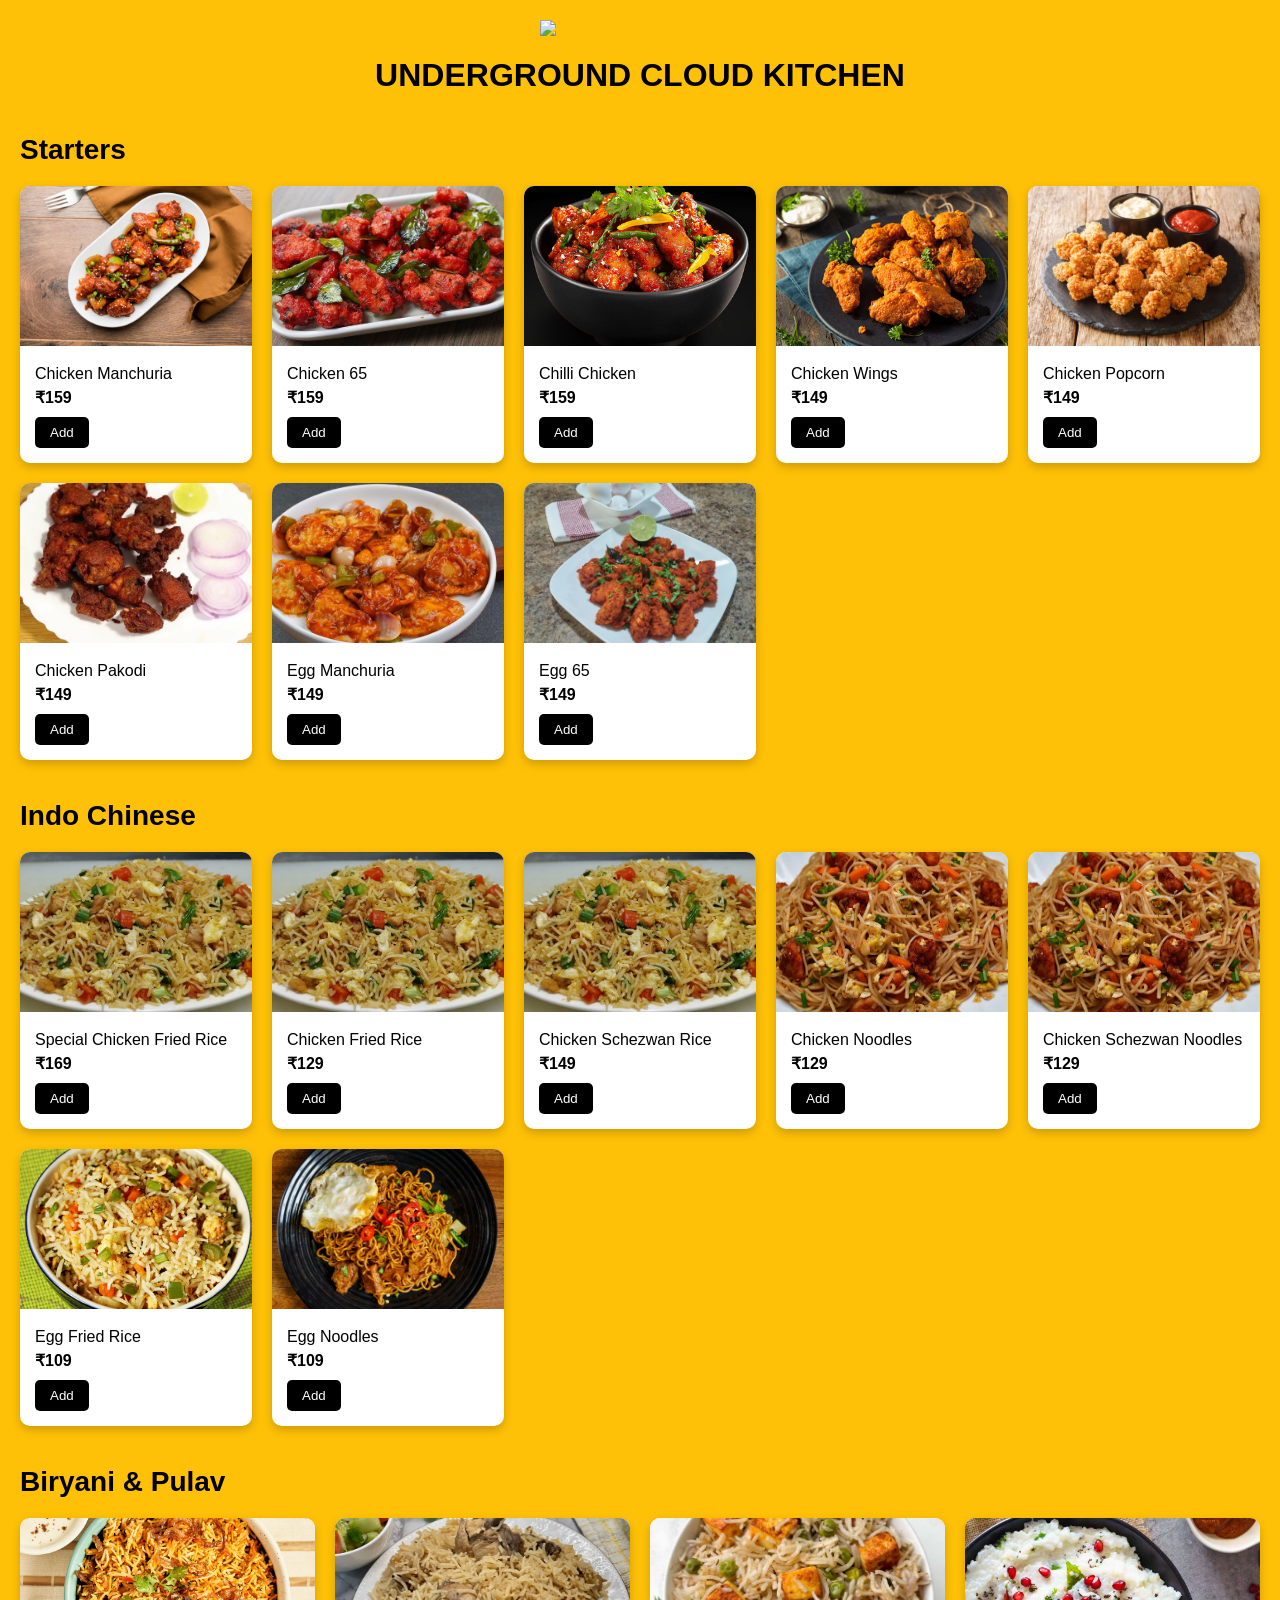
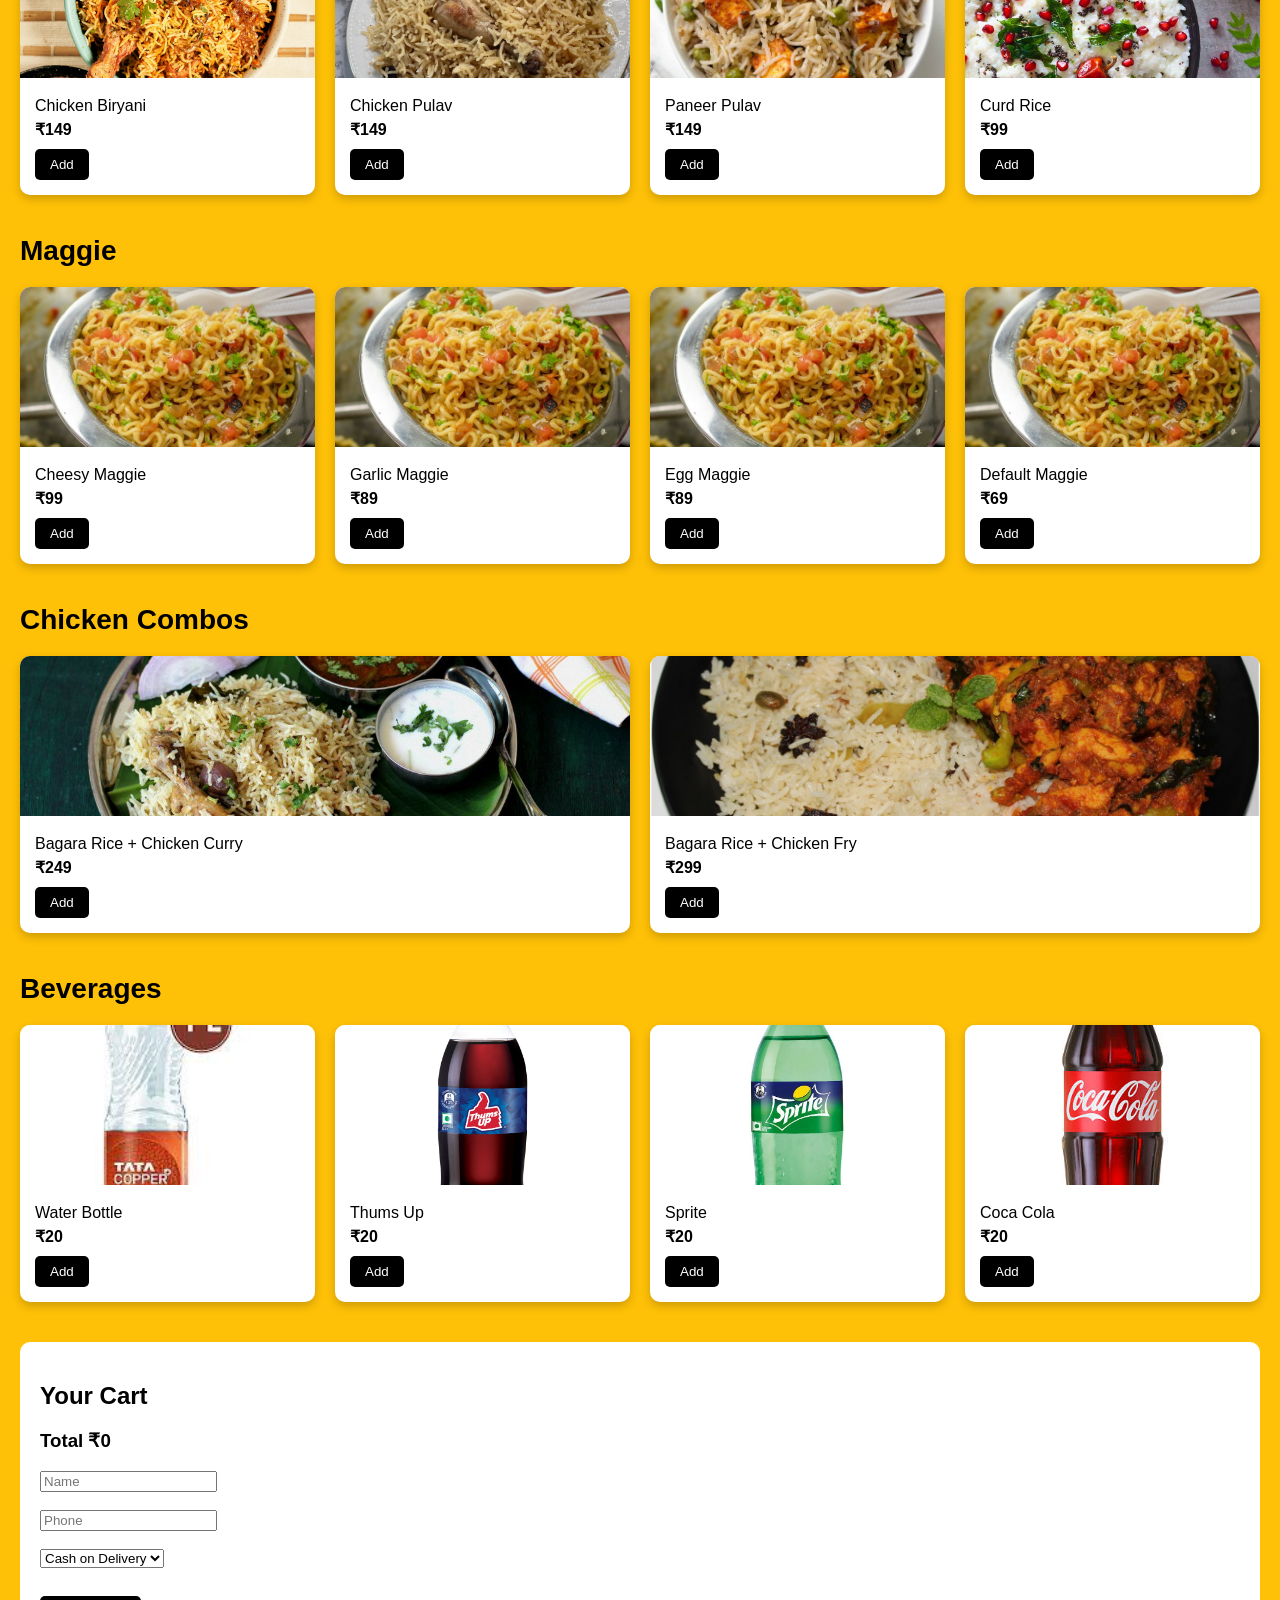
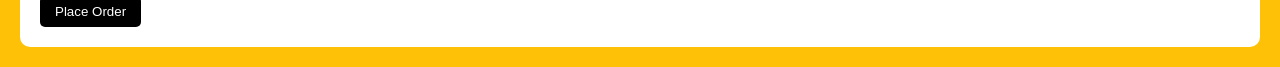
==== index.html @ 83f874c8 "Add files via upload" ====
<!DOCTYPE html>
<html>
<head>

<title>Underground Cloud Kitchen</title>
<meta name="viewport" content="width=device-width, initial-scale=1">

<link rel="manifest" href="manifest.json">
<meta name="theme-color" content="#000000">


<style>

body{
font-family:Arial;
margin:0;
background:#ffc107;
padding:20px;
}

.logo{
display:block;
margin:auto;
width:200px;
}

h1{
text-align:center;
}

.section-title{
margin-top:40px;
font-size:28px;
font-weight:bold;
}

.menu{
display:grid;
grid-template-columns:repeat(auto-fit,minmax(220px,1fr));
gap:20px;
margin-top:20px;
}

.card{
background:white;
border-radius:10px;
box-shadow:0 4px 10px rgba(0,0,0,0.2);
overflow:hidden;
}

.card img{
width:100%;
height:160px;
object-fit:cover;
}

.card-body{
padding:15px;
}

.price{
font-weight:bold;
margin-top:5px;
}

button{
background:black;
color:white;
border:none;
padding:8px 15px;
margin-top:10px;
border-radius:5px;
cursor:pointer;
}

.cart{
background:white;
margin-top:40px;
padding:20px;
border-radius:10px;
}

</style>

</head>

<body>

<img src="logo.png" class="logo">

<h1>UNDERGROUND CLOUD KITCHEN</h1>

<!-- STARTERS -->

<div class="section-title">Starters</div>

<div class="menu">

<div class="card">
<img src="images/chicken_manchuria.jpg">
<div class="card-body">
Chicken Manchuria
<div class="price">₹159</div>
<button onclick="add('Chicken Manchuria',159)">Add</button>
</div>
</div>

<div class="card">
<img src="images/chicken65.jpg">
<div class="card-body">
Chicken 65
<div class="price">₹159</div>
<button onclick="add('Chicken 65',159)">Add</button>
</div>
</div>

<div class="card">
<img src="images/chilli_chicken.jpg">
<div class="card-body">
Chilli Chicken
<div class="price">₹159</div>
<button onclick="add('Chilli Chicken',159)">Add</button>
</div>
</div>

<div class="card">
<img src="images/chicken_wings.jpg">
<div class="card-body">
Chicken Wings
<div class="price">₹149</div>
<button onclick="add('Chicken Wings',149)">Add</button>
</div>
</div>

<div class="card">
<img src="images/chicken_popcorn.jpg">
<div class="card-body">
Chicken Popcorn
<div class="price">₹149</div>
<button onclick="add('Chicken Popcorn',149)">Add</button>
</div>
</div>

<div class="card">
<img src="images/chicken_pakodi.jpg">
<div class="card-body">
Chicken Pakodi
<div class="price">₹149</div>
<button onclick="add('Chicken Pakodi',149)">Add</button>
</div>
</div>

<div class="card">
<img src="images/egg_manchuria.jpg">
<div class="card-body">
Egg Manchuria
<div class="price">₹149</div>
<button onclick="add('Egg Manchuria',149)">Add</button>
</div>
</div>

<div class="card">
<img src="images/egg65.jpg">
<div class="card-body">
Egg 65
<div class="price">₹149</div>
<button onclick="add('Egg 65',149)">Add</button>
</div>
</div>

</div>

<!-- INDO CHINESE -->

<div class="section-title">Indo Chinese</div>

<div class="menu">

<div class="card">
<img src="images/chicken_fried_rice.jpg">
<div class="card-body">
Special Chicken Fried Rice
<div class="price">₹169</div>
<button onclick="add('Special Chicken Fried Rice',169)">Add</button>
</div>
</div>

<div class="card">
<img src="images/chicken_fried_rice.jpg">
<div class="card-body">
Chicken Fried Rice
<div class="price">₹129</div>
<button onclick="add('Chicken Fried Rice',129)">Add</button>
</div>
</div>

<div class="card">
<img src="images/chicken_fried_rice.jpg">
<div class="card-body">
Chicken Schezwan Rice
<div class="price">₹149</div>
<button onclick="add('Chicken Schezwan Rice',149)">Add</button>
</div>
</div>

<div class="card">
<img src="images/noodles.jpg">
<div class="card-body">
Chicken Noodles
<div class="price">₹129</div>
<button onclick="add('Chicken Noodles',129)">Add</button>
</div>
</div>

<div class="card">
<img src="images/noodles.jpg">
<div class="card-body">
Chicken Schezwan Noodles
<div class="price">₹129</div>
<button onclick="add('Chicken Schezwan Noodles',129)">Add</button>
</div>
</div>

<div class="card">
<img src="images/egg_fried_rice.jpg">
<div class="card-body">
Egg Fried Rice
<div class="price">₹109</div>
<button onclick="add('Egg Fried Rice',109)">Add</button>
</div>
</div>

<div class="card">
<img src="images/Egg-Noodles.jpg">
<div class="card-body">
Egg Noodles
<div class="price">₹109</div>
<button onclick="add('Egg Noodles',109)">Add</button>
</div>
</div>


</div>

<!-- BIRYANI -->

<div class="section-title">Biryani & Pulav</div>

<div class="menu">

<div class="card">
<img src="images/biryani.jpg">
<div class="card-body">
Chicken Biryani
<div class="price">₹149</div>
<button onclick="add('Chicken Biryani',149)">Add</button>
</div>
</div>

<div class="card">
<img src="images/chicken_pulao.jpg">
<div class="card-body">
Chicken Pulav
<div class="price">₹149</div>
<button onclick="add('Chicken Pulav',149)">Add</button>
</div>
</div>

<div class="card">
<img src="images/paneer_pulao.jpg">
<div class="card-body">
Paneer Pulav
<div class="price">₹149</div>
<button onclick="add('Paneer Pulav',149)">Add</button>
</div>
</div>

<div class="card">
<img src="images/curdrice.jpg">
<div class="card-body">
Curd Rice
<div class="price">₹99</div>
<button onclick="add('Curd Rice',99)">Add</button>
</div>
</div>


</div>

<!-- MAGGIE -->

<div class="section-title">Maggie</div>

<div class="menu">

<div class="card">
<img src="images/maggie.jpg">
<div class="card-body">
Cheesy Maggie
<div class="price">₹99</div>
<button onclick="add('Cheesy Maggie',99)">Add</button>
</div>
</div>

<div class="card">
<img src="images/maggie.jpg">
<div class="card-body">
Garlic Maggie
<div class="price">₹89</div>
<button onclick="add('Garlic Maggie',89)">Add</button>
</div>
</div>

<div class="card">
<img src="images/maggie.jpg">
<div class="card-body">
Egg Maggie
<div class="price">₹89</div>
<button onclick="add('Egg Maggie',89)">Add</button>
</div>
</div>

<div class="card">
<img src="images/maggie.jpg">
<div class="card-body">
Default Maggie
<div class="price">₹69</div>
<button onclick="add('Default Maggie',69)">Add</button>
</div>
</div>

</div>

<!-- COMBOS -->

<div class="section-title">Chicken Combos</div>

<div class="menu">

<div class="card">
<img src="images/bagara_curry.jpg">
<div class="card-body">
Bagara Rice + Chicken Curry
<div class="price">₹249</div>
<button onclick="add('Bagara Rice Chicken Curry',249)">Add</button>
</div>
</div>

<div class="card">
<img src="images/bagara_fry.jpg">
<div class="card-body">
Bagara Rice + Chicken Fry
<div class="price">₹299</div>
<button onclick="add('Bagara Rice Chicken Fry',299)">Add</button>
</div>
</div>

</div>

<!-- BEVERAGES -->

<div class="section-title">Beverages</div>

<div class="menu">

<div class="card">
<img src="images/waterbottle.jpg">
<div class="card-body">
Water Bottle
<div class="price">₹20</div>
<button onclick="add('Water Bottle',20)">Add</button>
</div>
</div>

<div class="card">
<img src="images/thumbs.jpg">
<div class="card-body">
Thums Up
<div class="price">₹20</div>
<button onclick="add('Thums Up',20)">Add</button>
</div>
</div>

<div class="card">
<img src="images/sprit.jpg">
<div class="card-body">
Sprite
<div class="price">₹20</div>
<button onclick="add('Sprite',20)">Add</button>
</div>
</div>

<div class="card">
<img src="images/coke.jpg">
<div class="card-body">
Coca Cola
<div class="price">₹20</div>
<button onclick="add('Coca Cola',20)">Add</button>
</div>
</div>

</div>

<!-- CART -->

<div class="cart">

<h2>Your Cart</h2>

<ul id="cart"></ul>

<h3>Total ₹<span id="total">0</span></h3>

<input id="name" placeholder="Name"><br><br>
<input id="phone" placeholder="Phone"><br><br>

<select id="payment">
<option>Cash on Delivery</option>
<option>UPI</option>
<option>PhonePe</option>
<option>Google Pay</option>
</select>

<br><br>

<button onclick="order()">Place Order</button>

</div>

<script>

if("serviceWorker" in navigator){

navigator.serviceWorker.register("/sw.js")
}


</script>
<script src="js/app.js"></script>
</body>
</html>
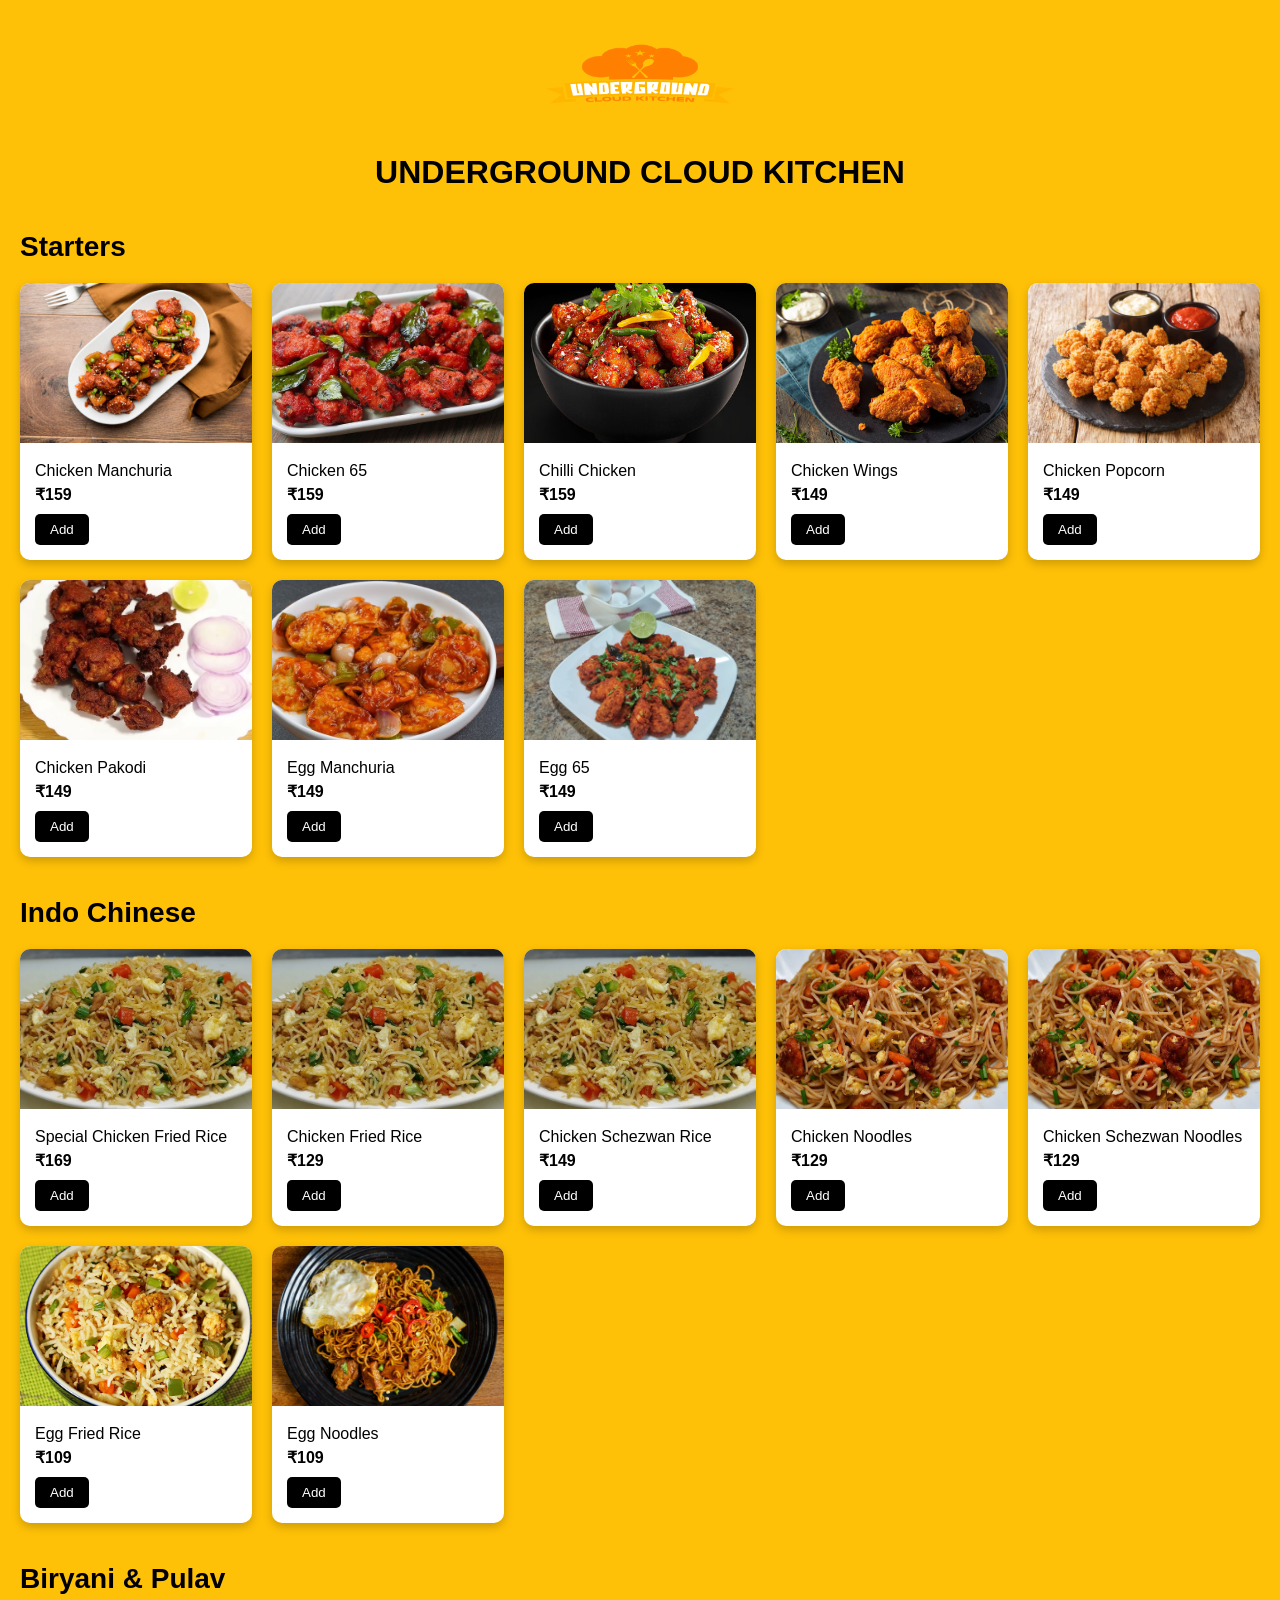
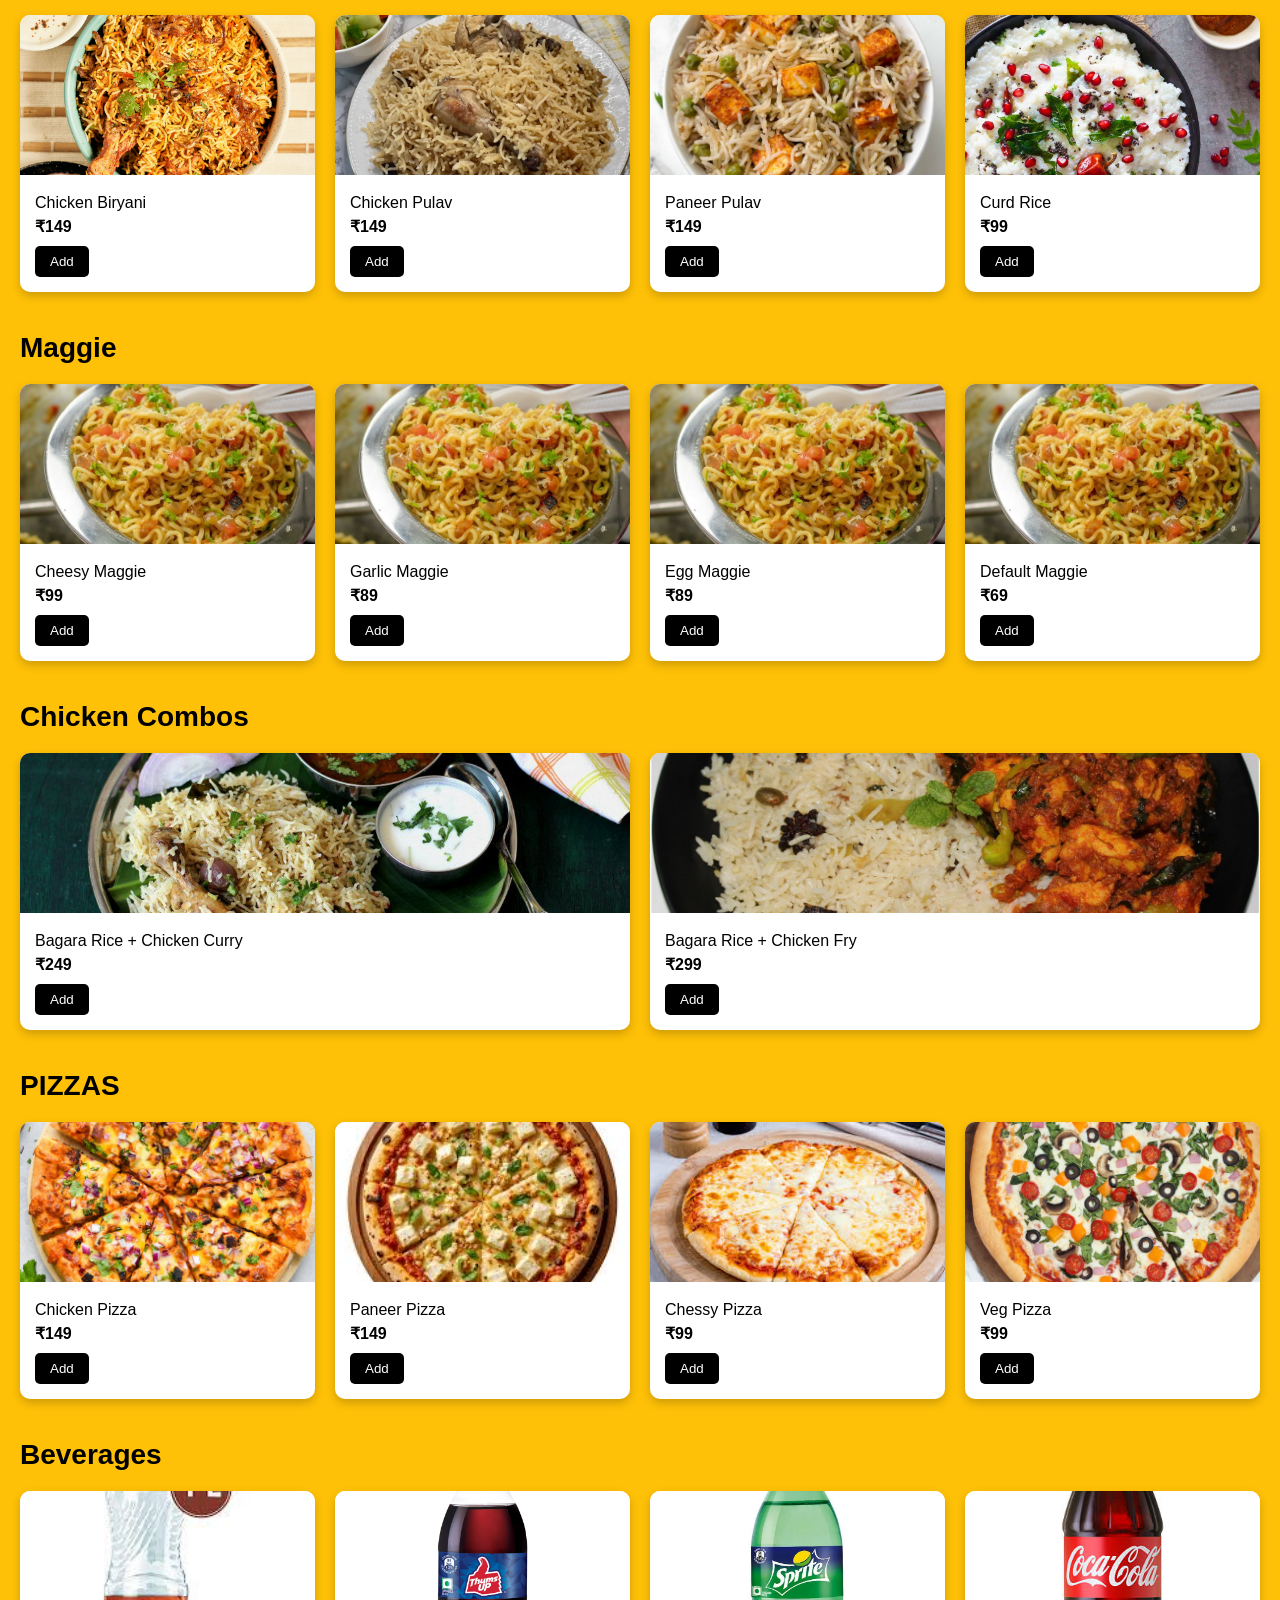
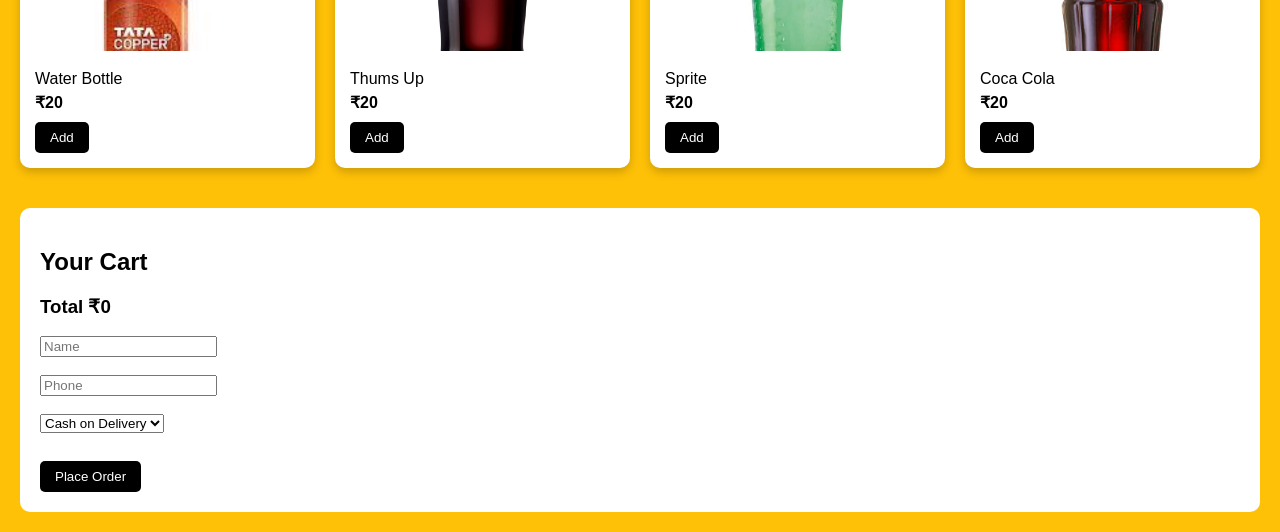
==== commit 9a7e4e28: "Add files via upload" ====
--- a/index.html
+++ b/index.html
@@ -86,7 +86,7 @@
 
 <body>
 
-<img src="logo.png" class="logo">
+<img src="images/logo.png" class="logo">
 
 <h1>UNDERGROUND CLOUD KITCHEN</h1>
 
@@ -352,6 +352,48 @@
 Bagara Rice + Chicken Fry
 <div class="price">₹299</div>
 <button onclick="add('Bagara Rice Chicken Fry',299)">Add</button>
+</div>
+</div>
+
+</div>
+
+<!-- PIZZAS -->
+
+<div class="section-title">PIZZAS</div>
+<div class="menu">
+<div class="card">
+<img src="images/chicken_pizza.jpg">
+<div class="card-body">
+Chicken Pizza
+<div class="price">₹149</div>
+<button onclick="add('Chicken Pizza',149)">Add</button>
+</div>
+</div>
+
+<div class="card">
+<img src="images/paneer_pizza.jpeg">
+<div class="card-body">
+Paneer Pizza
+<div class="price">₹149</div>
+<button onclick="add('Paneer Pizza',149)">Add</button>
+</div>
+</div>
+
+<div class="card">
+<img src="images/cheesy_pizza.jpeg">
+<div class="card-body">
+Chessy Pizza
+<div class="price">₹99</div>
+<button onclick="add('Chessy Pizza',99)">Add</button>
+</div>
+</div>
+
+<div class="card">
+<img src="images/Veg_pizza.jpg">
+<div class="card-body">
+Veg Pizza
+<div class="price">₹99</div>
+<button onclick="add('Veg Pizza',99)">Add</button>
 </div>
 </div>
 
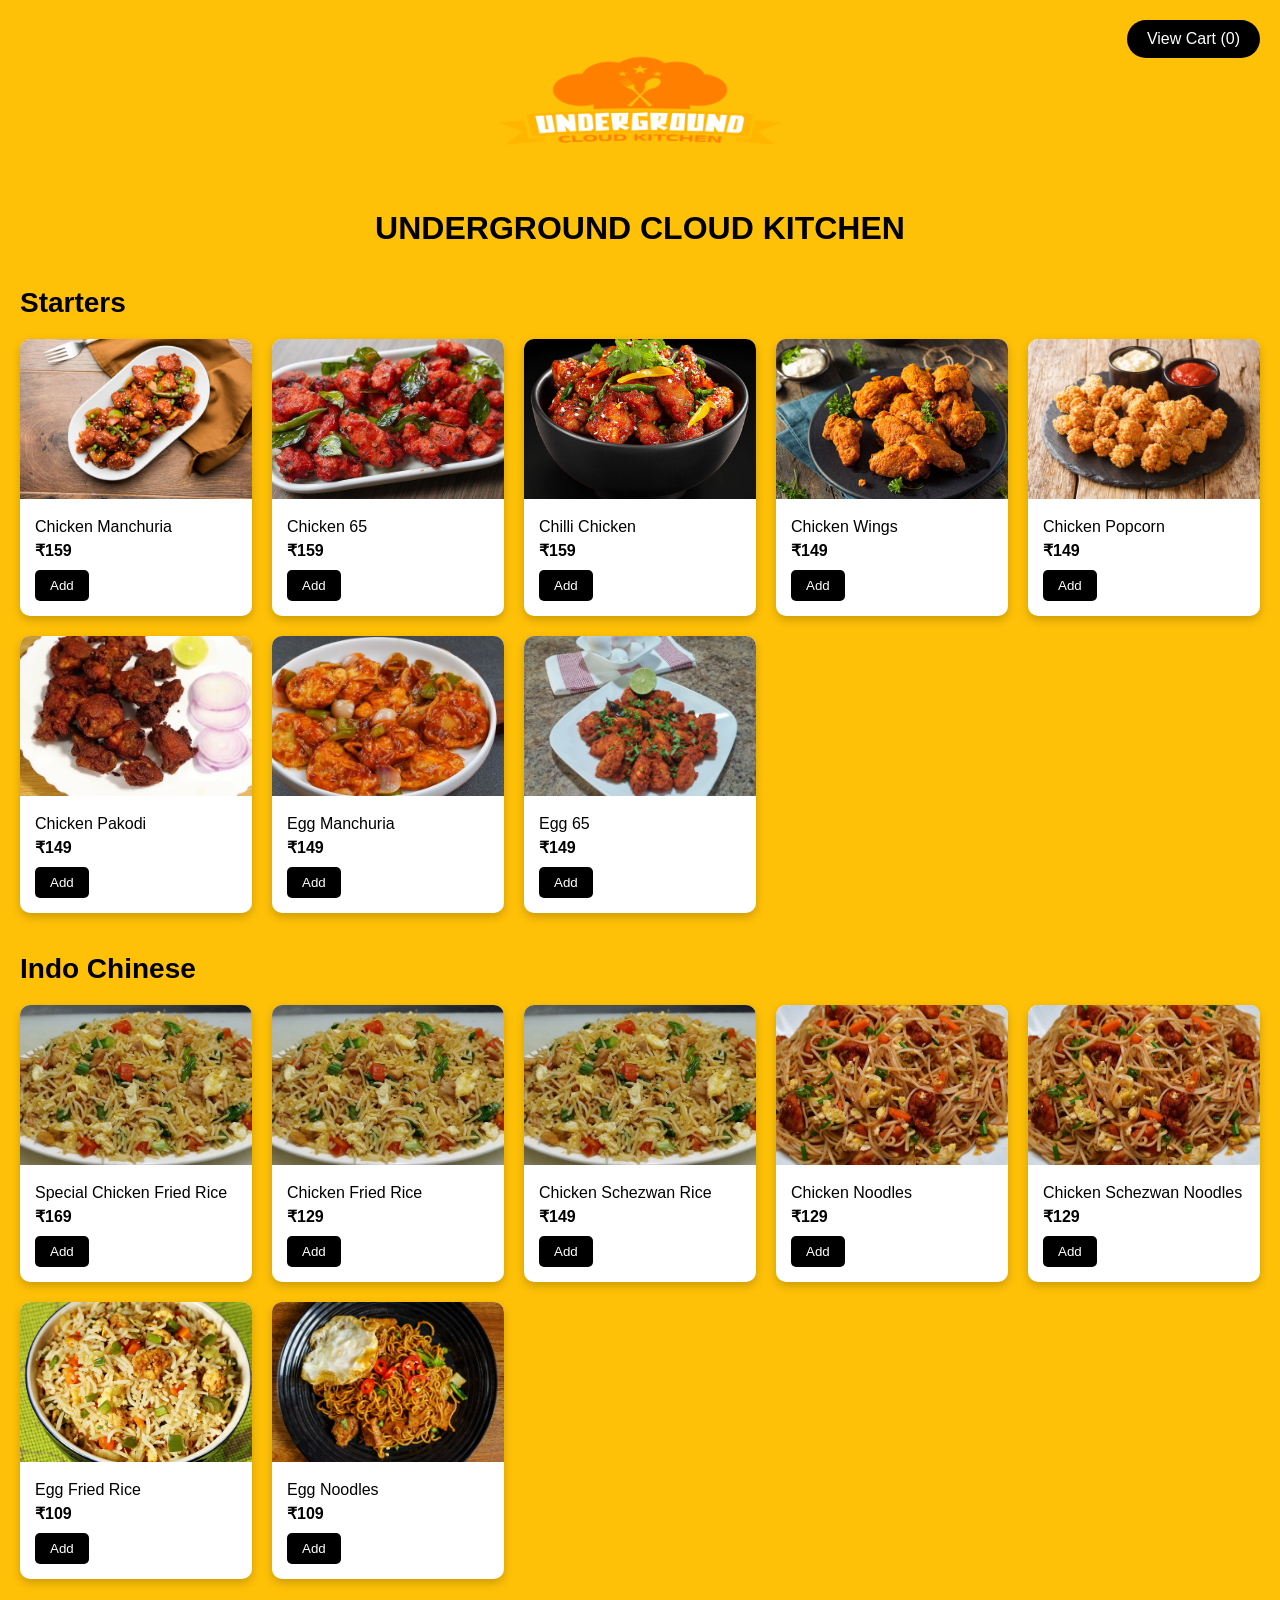
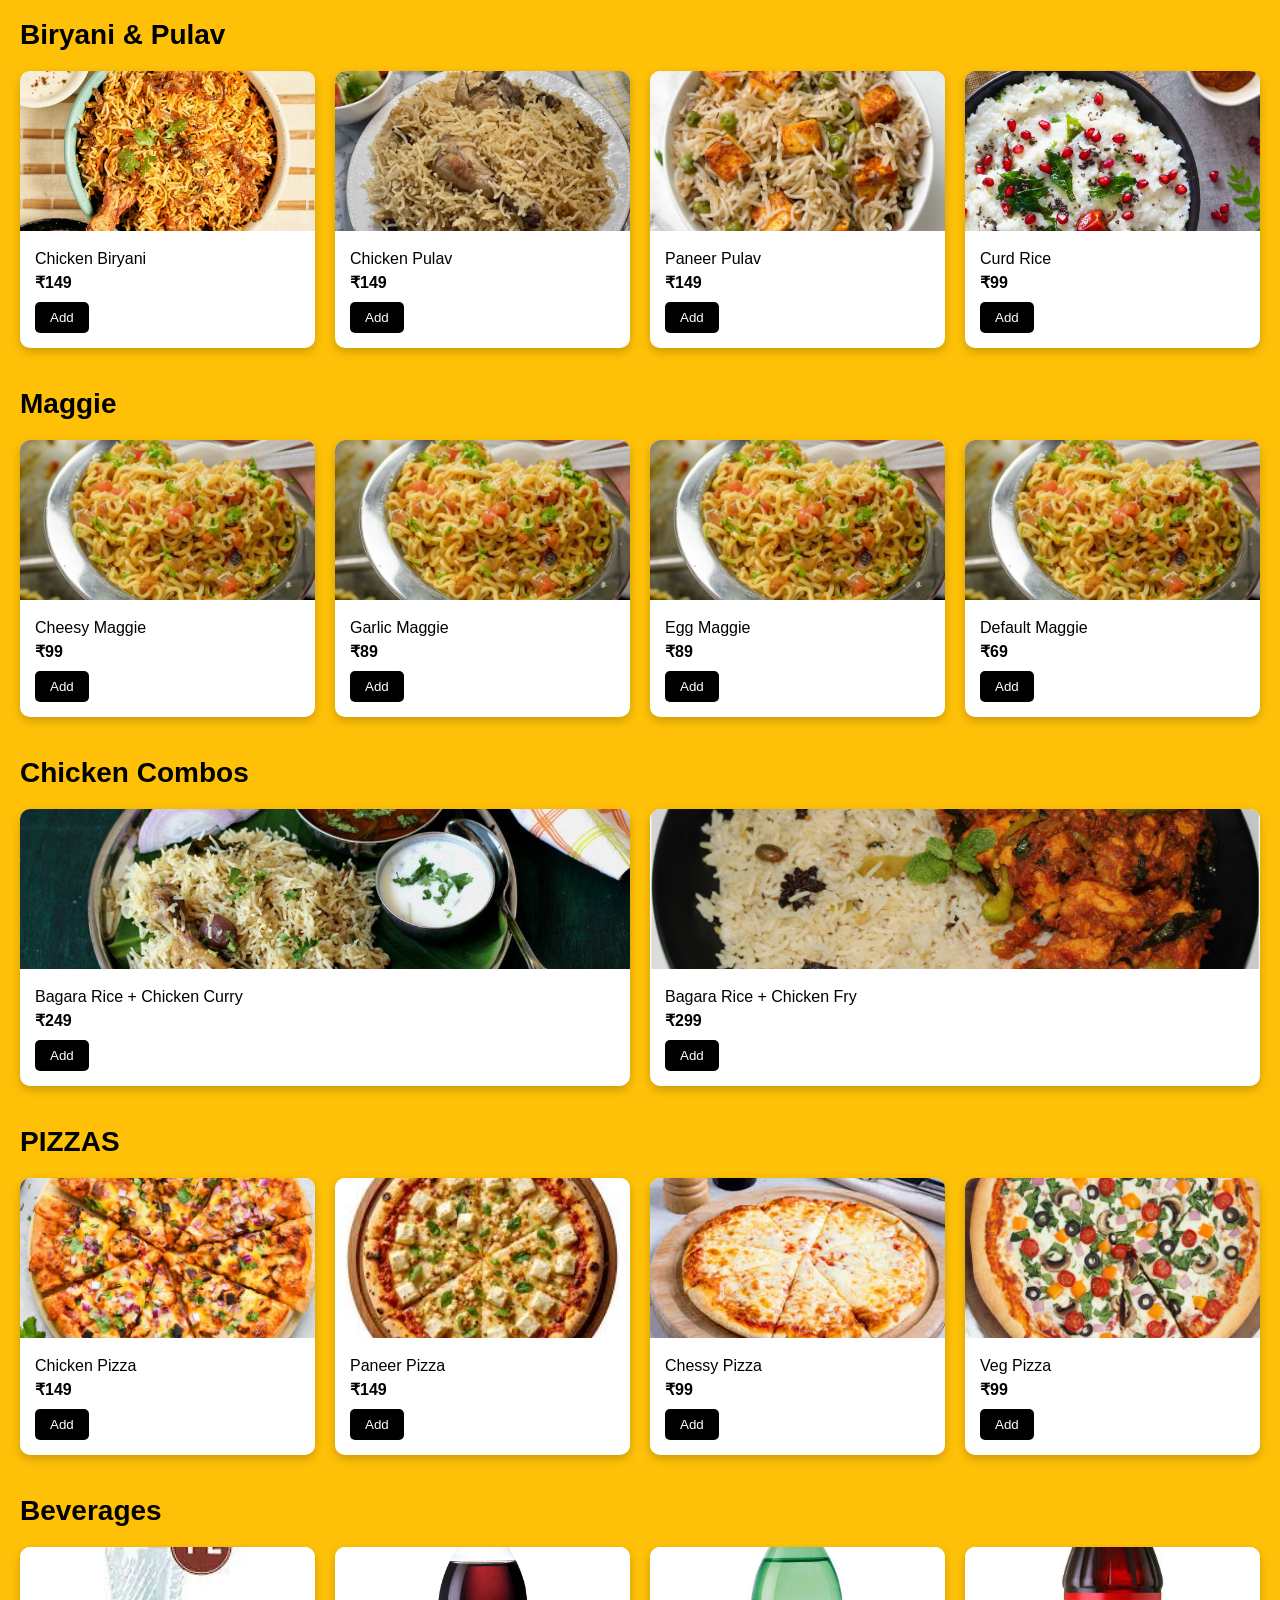
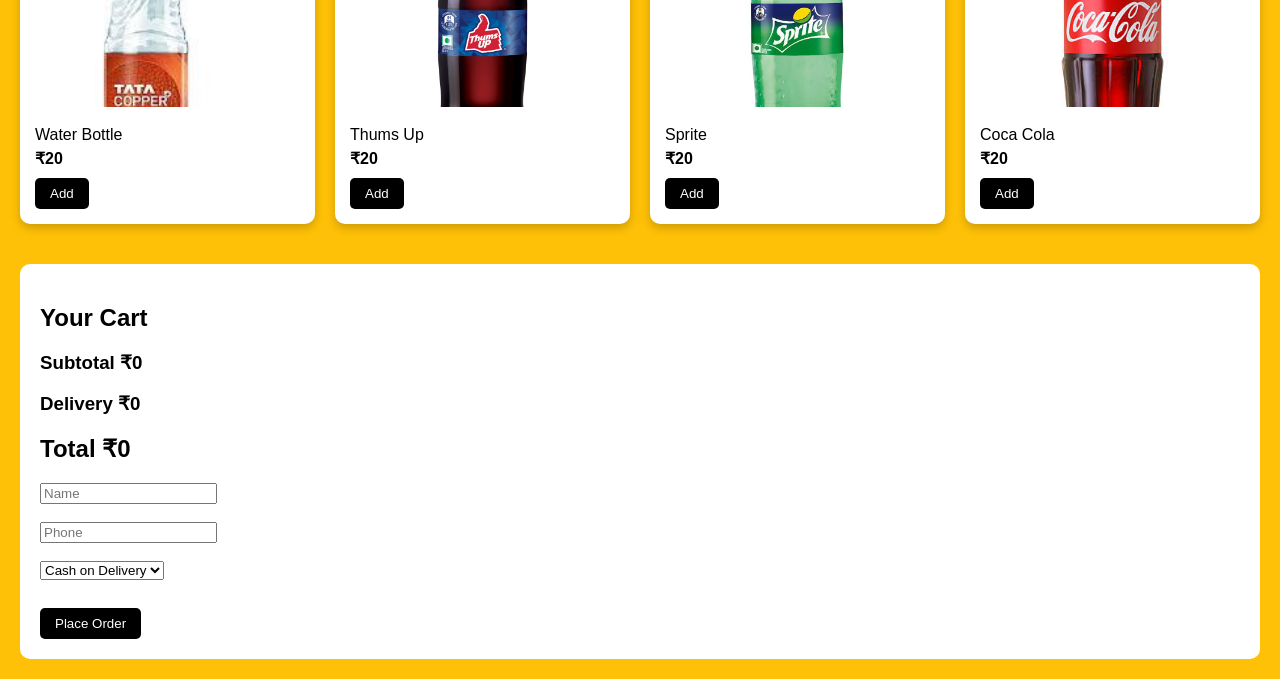
==== commit 15317e8d: "Add files via upload" ====
--- a/index.html
+++ b/index.html
@@ -1,7 +1,7 @@
 <!DOCTYPE html>
 <html>
 <head>
-
+</div>
 <title>Underground Cloud Kitchen</title>
 <meta name="viewport" content="width=device-width, initial-scale=1">
 
@@ -21,12 +21,13 @@
 .logo{
 display:block;
 margin:auto;
-width:200px;
+width:300px;
 }
 
 h1{
 text-align:center;
 }
+
 
 .section-title{
 margin-top:40px;
@@ -80,15 +81,69 @@
 border-radius:10px;
 }
 
+#viewCart{
+position:fixed;
+top:20px;
+right:20px;
+background:black;
+color:white;
+padding:10px 20px;
+border-radius:25px;
+cursor:pointer;
+z-index:999;
+}
+
+.cart-popup{
+position:fixed;
+top:0;
+left:0;
+width:100%;
+height:100%;
+background:rgba(0,0,0,0.6);
+display:none;
+justify-content:center;
+align-items:center;
+}
+
+.cart-box{
+background:white;
+padding:20px;
+width:90%;
+max-width:400px;
+border-radius:10px;
+max-height:80%;
+overflow:auto;
+}
+
 </style>
 
 </head>
 
 <body>
+    <div id="viewCart" onclick="openCart()">
+View Cart (<span id="viewCartCount">0</span>)
+</div>
 
 <img src="images/logo.png" class="logo">
 
 <h1>UNDERGROUND CLOUD KITCHEN</h1>
+
+<div id="viewCart" onclick="openCart()" style="
+position:fixed;
+top:20px;
+right:20px;
+background:black;
+color:white;
+padding:10px 20px;
+border-radius:20px;
+display:none;
+cursor:pointer;
+z-index:999;
+">
+
+View Cart (<span id="cartCount">0</span>)
+
+</div>
 
 <!-- STARTERS -->
 
@@ -123,6 +178,7 @@
 </div>
 </div>
 
+
 <div class="card">
 <img src="images/chicken_wings.jpg">
 <div class="card-body">
@@ -443,15 +499,15 @@
 
 </div>
 
-<!-- CART -->
-
 <div class="cart">
 
 <h2>Your Cart</h2>
 
 <ul id="cart"></ul>
 
-<h3>Total ₹<span id="total">0</span></h3>
+<h3>Subtotal ₹<span id="subtotal">0</span></h3>
+<h3>Delivery ₹<span id="delivery">0</span></h3>
+<h2>Total ₹<span id="total">0</span></h2>
 
 <input id="name" placeholder="Name"><br><br>
 <input id="phone" placeholder="Phone"><br><br>
@@ -479,5 +535,7 @@
 
 </script>
 <script src="js/app.js"></script>
+
+</div>
 </body>
 </html>
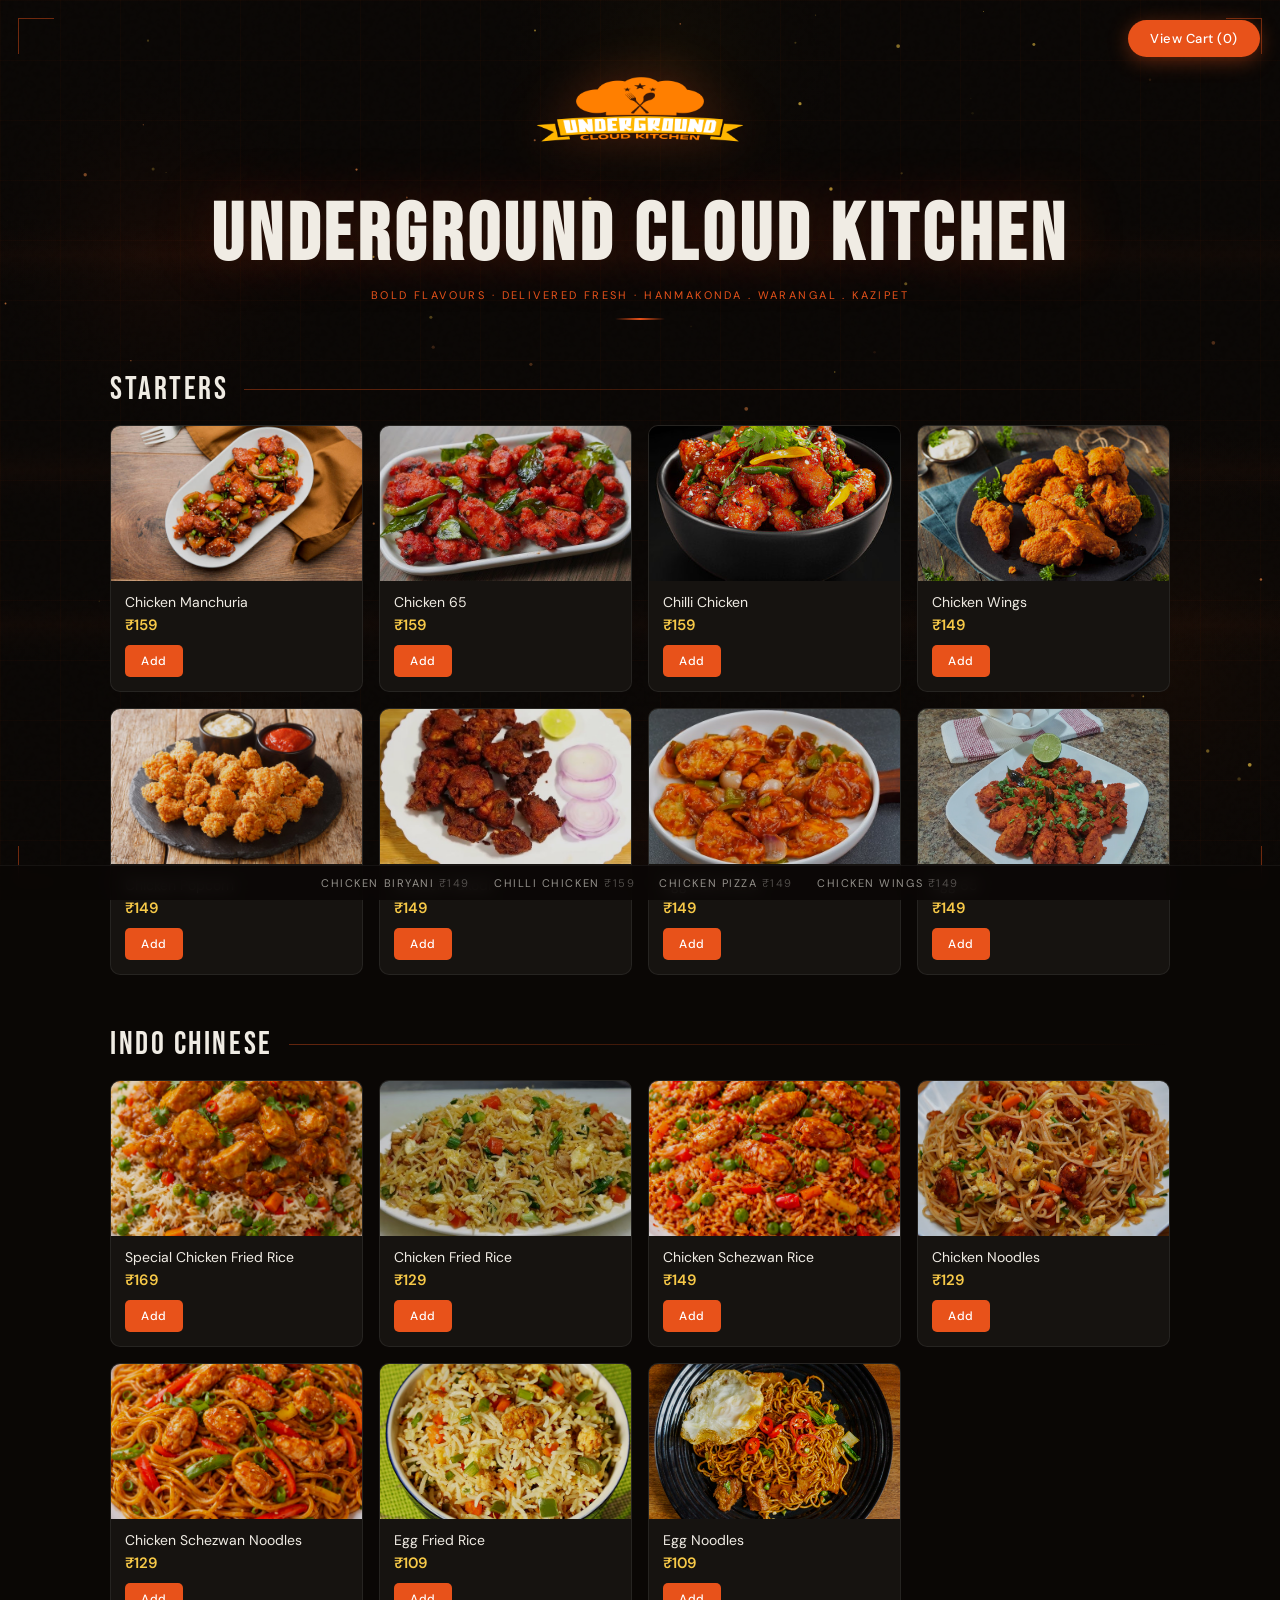
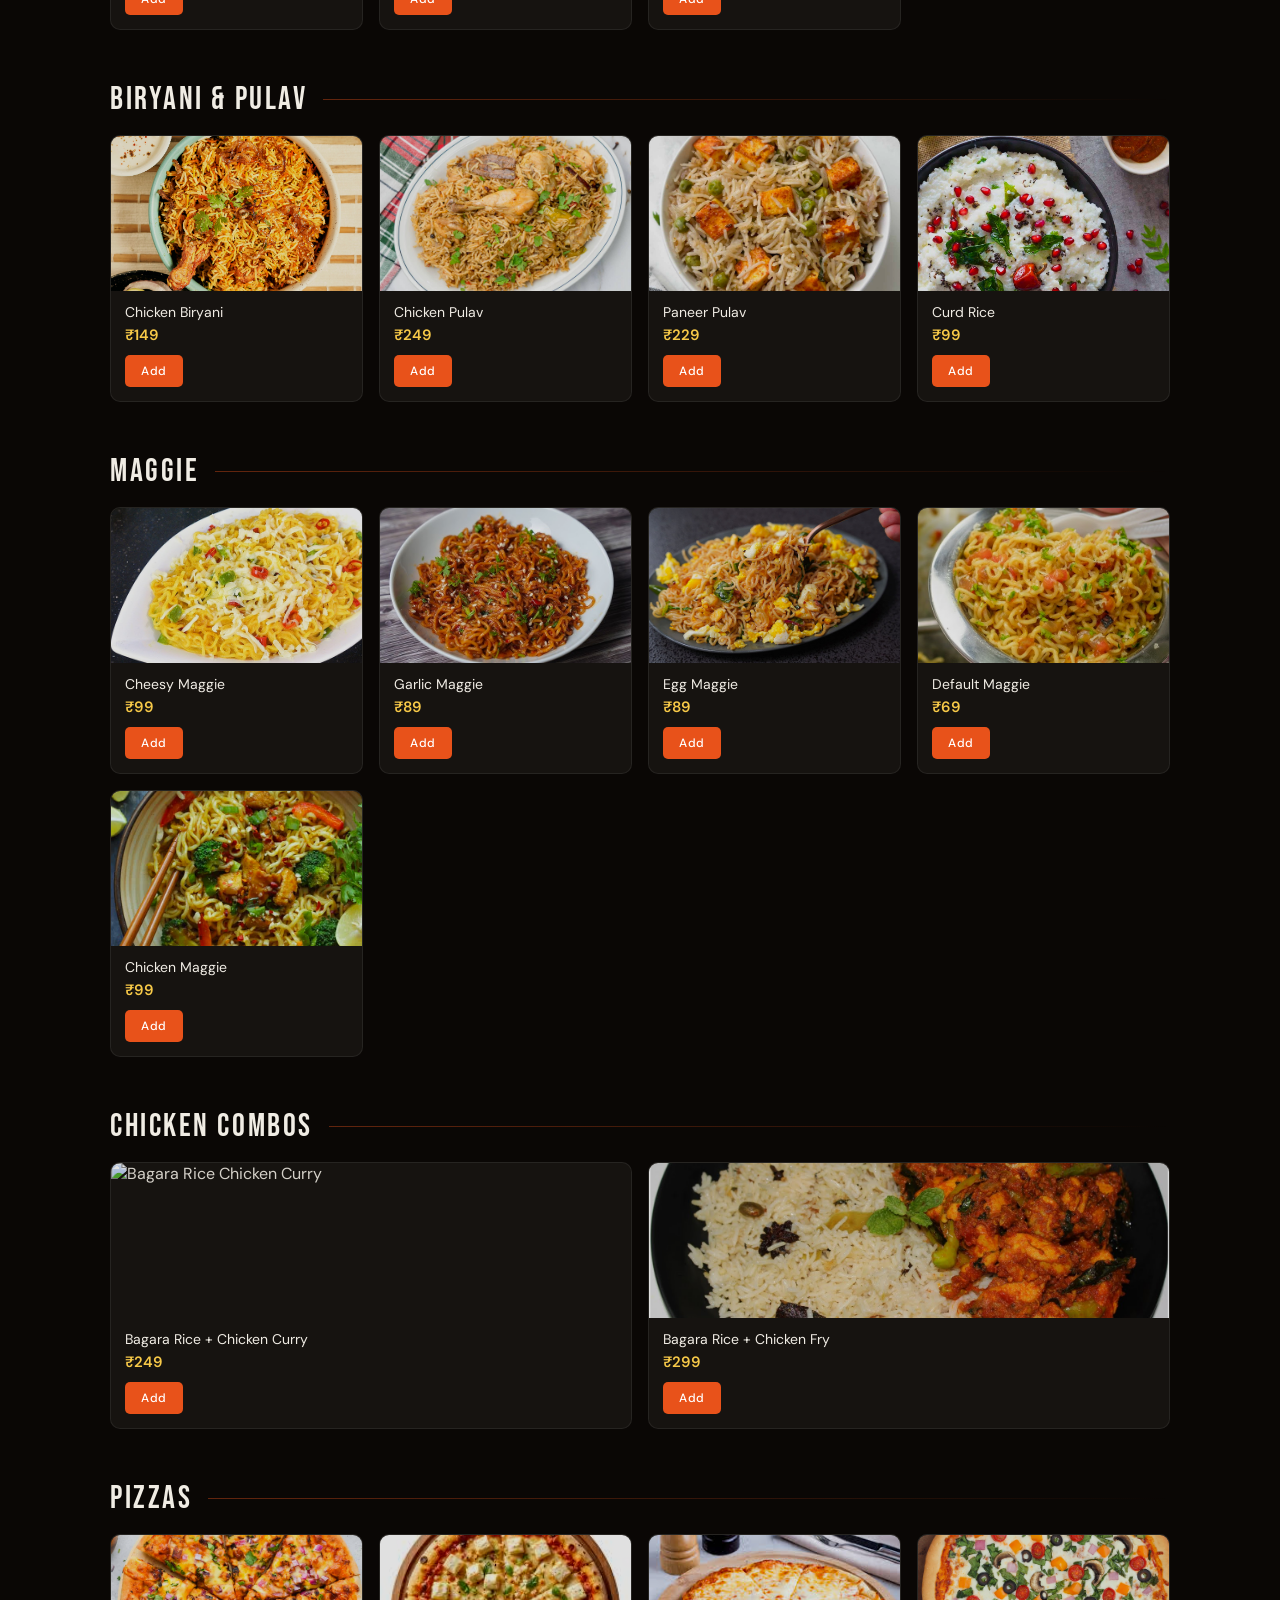
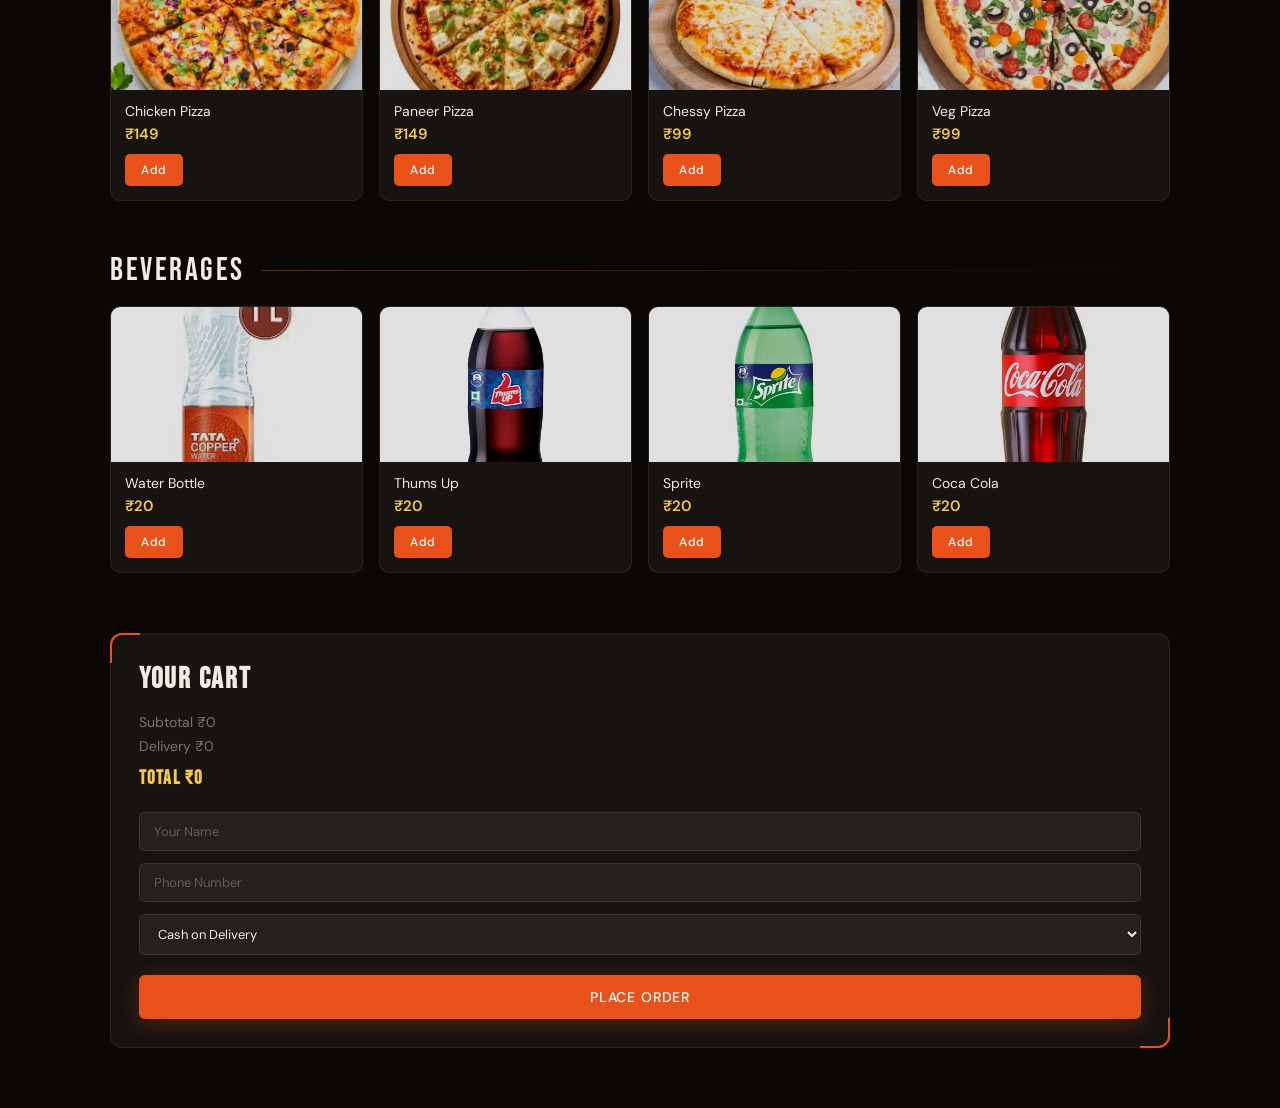
==== commit 5de07630: "Add files via upload" ====
--- a/index.html
+++ b/index.html
@@ -1,541 +1,1056 @@
 <!DOCTYPE html>
 <html>
 <head>
-</div>
 <title>Underground Cloud Kitchen</title>
 <meta name="viewport" content="width=device-width, initial-scale=1">
-
 <link rel="manifest" href="manifest.json">
-<meta name="theme-color" content="#000000">
-
+<meta name="theme-color" content="#0a0705">
+<link rel="preconnect" href="https://fonts.googleapis.com">
+<link href="https://fonts.googleapis.com/css2?family=Bebas+Neue&family=DM+Sans:wght@300;400;500&display=swap" rel="stylesheet">
 
 <style>
-
-body{
-font-family:Arial;
-margin:0;
-background:#ffc107;
-padding:20px;
-}
-
-.logo{
-display:block;
-margin:auto;
-width:300px;
-}
-
-h1{
-text-align:center;
-}
-
-
-.section-title{
-margin-top:40px;
-font-size:28px;
-font-weight:bold;
-}
-
-.menu{
-display:grid;
-grid-template-columns:repeat(auto-fit,minmax(220px,1fr));
-gap:20px;
-margin-top:20px;
-}
-
-.card{
-background:white;
-border-radius:10px;
-box-shadow:0 4px 10px rgba(0,0,0,0.2);
-overflow:hidden;
-}
-
-.card img{
-width:100%;
-height:160px;
-object-fit:cover;
-}
-
-.card-body{
-padding:15px;
-}
-
-.price{
-font-weight:bold;
-margin-top:5px;
-}
-
-button{
-background:black;
-color:white;
-border:none;
-padding:8px 15px;
-margin-top:10px;
-border-radius:5px;
-cursor:pointer;
-}
-
-.cart{
-background:white;
-margin-top:40px;
-padding:20px;
-border-radius:10px;
-}
-
-#viewCart{
-position:fixed;
-top:20px;
-right:20px;
-background:black;
-color:white;
-padding:10px 20px;
-border-radius:25px;
-cursor:pointer;
-z-index:999;
-}
-
-.cart-popup{
-position:fixed;
-top:0;
-left:0;
-width:100%;
-height:100%;
-background:rgba(0,0,0,0.6);
-display:none;
-justify-content:center;
-align-items:center;
-}
-
-.cart-box{
-background:white;
-padding:20px;
-width:90%;
-max-width:400px;
-border-radius:10px;
-max-height:80%;
-overflow:auto;
-}
-
+:root {
+  --accent: #e8521a;
+  --accent2: #f7c948;
+  --bg: #0a0705;
+  --card-bg: #161310;
+  --card-border: rgba(255,255,255,0.07);
+  --text: #f0ece4;
+  --muted: rgba(240,236,228,0.45);
+}
+
+*, *::before, *::after { box-sizing: border-box; margin: 0; padding: 0; }
+
+html { scroll-behavior: smooth; }
+
+body {
+  font-family: 'DM Sans', Arial, sans-serif;
+  background: var(--bg);
+  color: var(--text);
+  min-height: 100vh;
+  overflow-x: hidden;
+}
+
+/* ── CANVAS BACKGROUND ── */
+#bg-canvas {
+  position: fixed;
+  inset: 0;
+  z-index: 0;
+  pointer-events: none;
+}
+
+/* ── GRAIN TEXTURE ── */
+body::before {
+  content: '';
+  position: fixed;
+  inset: 0;
+  z-index: 1;
+  pointer-events: none;
+  background-image: url("data:image/svg+xml,%3Csvg viewBox='0 0 200 200' xmlns='http://www.w3.org/2000/svg'%3E%3Cfilter id='n'%3E%3CfeTurbulence type='fractalNoise' baseFrequency='0.85' numOctaves='4' stitchTiles='stitch'/%3E%3C/filter%3E%3Crect width='100%25' height='100%25' filter='url(%23n)' opacity='0.035'/%3E%3C/svg%3E");
+  opacity: 0.4;
+}
+
+/* ── GRID OVERLAY ── */
+body::after {
+  content: '';
+  position: fixed;
+  inset: 0;
+  z-index: 1;
+  pointer-events: none;
+  background-image:
+    linear-gradient(rgba(232,82,26,0.03) 1px, transparent 1px),
+    linear-gradient(90deg, rgba(232,82,26,0.03) 1px, transparent 1px);
+  background-size: 60px 60px;
+}
+
+/* ── FOOD PARTICLES ── */
+.particle {
+  position: fixed;
+  pointer-events: none;
+  opacity: 0;
+  animation: floatUp linear infinite;
+  z-index: 2;
+  filter: saturate(0.4) brightness(0.5);
+}
+@keyframes floatUp {
+  0%   { transform: translateY(105vh) rotate(0deg); opacity: 0; }
+  8%   { opacity: 0.3; }
+  92%  { opacity: 0.2; }
+  100% { transform: translateY(-8vh) rotate(360deg); opacity: 0; }
+}
+
+/* ── CORNER ACCENTS ── */
+.corner {
+  position: fixed;
+  width: 36px;
+  height: 36px;
+  z-index: 5;
+  pointer-events: none;
+}
+.corner.tl { top: 18px; left: 18px; border-top: 1.5px solid rgba(232,82,26,0.45); border-left: 1.5px solid rgba(232,82,26,0.45); }
+.corner.tr { top: 18px; right: 18px; border-top: 1.5px solid rgba(232,82,26,0.45); border-right: 1.5px solid rgba(232,82,26,0.45); }
+.corner.bl { bottom: 18px; left: 18px; border-bottom: 1.5px solid rgba(232,82,26,0.45); border-left: 1.5px solid rgba(232,82,26,0.45); }
+.corner.br { bottom: 18px; right: 18px; border-bottom: 1.5px solid rgba(232,82,26,0.45); border-right: 1.5px solid rgba(232,82,26,0.45); }
+
+/* ── VIEW CART BUTTON ── */
+#viewCart {
+  position: fixed;
+  top: 20px;
+  right: 20px;
+  background: var(--accent);
+  color: white;
+  padding: 10px 22px;
+  border-radius: 25px;
+  cursor: pointer;
+  z-index: 999;
+  font-family: 'DM Sans', sans-serif;
+  font-size: 13px;
+  font-weight: 500;
+  letter-spacing: 0.04em;
+  border: none;
+  box-shadow: 0 4px 20px rgba(232,82,26,0.4);
+  transition: background 0.2s, transform 0.15s;
+}
+#viewCart:hover { background: #c9441a; transform: translateY(-1px); }
+
+/* ── MAIN CONTENT WRAPPER ── */
+.page-content {
+  position: relative;
+  z-index: 10;
+  max-width: 1100px;
+  margin: 0 auto;
+  padding: 30px 20px 60px;
+}
+
+/* ── LOGO ── */
+.logo {
+  display: block;
+  margin: 20px auto 0;
+  width: 220px;
+  filter: drop-shadow(0 0 24px rgba(232,82,26,0.3));
+}
+
+/* ── HERO TITLE ── */
+h1 {
+  font-family: 'Bebas Neue', sans-serif;
+  text-align: center;
+  font-size: clamp(2.4rem, 7vw, 5rem);
+  letter-spacing: 0.06em;
+  color: var(--text);
+  margin: 14px 0 4px;
+  text-shadow: 0 0 60px rgba(232,82,26,0.25);
+}
+
+.hero-sub {
+  text-align: center;
+  font-size: 11px;
+  letter-spacing: 0.22em;
+  text-transform: uppercase;
+  color: var(--accent);
+  margin-bottom: 10px;
+}
+
+.hero-divider {
+  width: 50px;
+  height: 2px;
+  background: linear-gradient(90deg, transparent, var(--accent), transparent);
+  margin: 16px auto 40px;
+}
+
+/* ── SECTION TITLE ── */
+.section-title {
+  margin-top: 50px;
+  margin-bottom: 6px;
+  font-family: 'Bebas Neue', sans-serif;
+  font-size: 2rem;
+  letter-spacing: 0.08em;
+  color: var(--text);
+  display: flex;
+  align-items: center;
+  gap: 16px;
+}
+.section-title::after {
+  content: '';
+  flex: 1;
+  height: 1px;
+  background: linear-gradient(90deg, rgba(232,82,26,0.4), transparent);
+}
+
+/* ── MENU GRID ── */
+.menu {
+  display: grid;
+  grid-template-columns: repeat(auto-fit, minmax(200px, 1fr));
+  gap: 16px;
+  margin-top: 16px;
+}
+
+/* ── CARDS ── */
+.card {
+  background: var(--card-bg);
+  border: 1px solid var(--card-border);
+  border-radius: 10px;
+  overflow: hidden;
+  transition: transform 0.2s, box-shadow 0.2s, border-color 0.2s;
+  position: relative;
+}
+.card:hover {
+  transform: translateY(-4px);
+  box-shadow: 0 12px 40px rgba(0,0,0,0.5), 0 0 0 1px rgba(232,82,26,0.2);
+  border-color: rgba(232,82,26,0.25);
+}
+
+/* ── IMAGE WRAPPER for zoom icon ── */
+.card-img-wrap {
+  position: relative;
+  overflow: hidden;
+  cursor: zoom-in;
+}
+.card-img-wrap img {
+  width: 100%;
+  height: 155px;
+  object-fit: cover;
+  display: block;
+  filter: brightness(0.88) saturate(1.1);
+  transition: filter 0.2s, transform 0.3s;
+}
+.card:hover .card-img-wrap img {
+  filter: brightness(1) saturate(1.2);
+  transform: scale(1.04);
+}
+
+/* zoom icon overlay */
+.zoom-hint {
+  position: absolute;
+  bottom: 8px;
+  right: 8px;
+  background: rgba(10,7,5,0.72);
+  border: 1px solid rgba(255,255,255,0.12);
+  border-radius: 6px;
+  padding: 4px 7px;
+  font-size: 11px;
+  color: rgba(240,236,228,0.7);
+  letter-spacing: 0.06em;
+  opacity: 0;
+  transform: translateY(4px);
+  transition: opacity 0.2s, transform 0.2s;
+  pointer-events: none;
+  display: flex;
+  align-items: center;
+  gap: 4px;
+  backdrop-filter: blur(4px);
+}
+.zoom-hint svg {
+  width: 12px; height: 12px;
+  fill: none;
+  stroke: rgba(240,236,228,0.7);
+  stroke-width: 1.8;
+  stroke-linecap: round;
+  stroke-linejoin: round;
+}
+.card:hover .zoom-hint {
+  opacity: 1;
+  transform: translateY(0);
+}
+
+.card-body {
+  padding: 12px 14px 14px;
+  font-size: 14px;
+  color: var(--text);
+  font-weight: 400;
+}
+
+.price {
+  font-weight: 600;
+  font-size: 15px;
+  margin-top: 4px;
+  color: var(--accent2);
+}
+
+/* ── ADD BUTTON ── */
+button {
+  background: var(--accent);
+  color: white;
+  border: none;
+  padding: 8px 16px;
+  margin-top: 10px;
+  border-radius: 5px;
+  cursor: pointer;
+  font-family: 'DM Sans', sans-serif;
+  font-size: 12px;
+  font-weight: 500;
+  letter-spacing: 0.05em;
+  transition: background 0.18s, transform 0.12s;
+}
+button:hover { background: #c9441a; transform: translateY(-1px); }
+button:active { transform: scale(0.97); }
+
+/* ── CART SECTION ── */
+.cart {
+  background: var(--card-bg);
+  border: 1px solid var(--card-border);
+  margin-top: 60px;
+  padding: 28px;
+  border-radius: 12px;
+  position: relative;
+}
+.cart::before {
+  content: '';
+  position: absolute;
+  top: -1px; left: -1px;
+  width: 30px; height: 30px;
+  border-top: 2px solid var(--accent);
+  border-left: 2px solid var(--accent);
+  border-radius: 12px 0 0 0;
+}
+.cart::after {
+  content: '';
+  position: absolute;
+  bottom: -1px; right: -1px;
+  width: 30px; height: 30px;
+  border-bottom: 2px solid var(--accent);
+  border-right: 2px solid var(--accent);
+  border-radius: 0 0 12px 0;
+}
+.cart h2 {
+  font-family: 'Bebas Neue', sans-serif;
+  font-size: 1.8rem;
+  letter-spacing: 0.06em;
+  color: var(--text);
+  margin-bottom: 16px;
+}
+.cart h3 {
+  font-size: 14px;
+  font-weight: 400;
+  color: var(--muted);
+  margin: 6px 0;
+}
+.cart h2:last-of-type {
+  font-size: 1.2rem;
+  color: var(--accent2);
+  margin-top: 12px;
+}
+
+#cart {
+  list-style: none;
+  padding: 0;
+  margin-bottom: 16px;
+}
+#cart li {
+  background: rgba(255,255,255,0.03);
+  border: 1px solid rgba(255,255,255,0.05);
+  border-radius: 6px;
+  padding: 8px 12px;
+  margin: 6px 0;
+  font-size: 13px;
+  display: flex;
+  justify-content: space-between;
+  align-items: center;
+  color: var(--text);
+}
+
+input, select {
+  background: rgba(255,255,255,0.06);
+  border: 1px solid rgba(255,255,255,0.1);
+  color: var(--text);
+  border-radius: 6px;
+  padding: 10px 14px;
+  font-family: 'DM Sans', sans-serif;
+  font-size: 13px;
+  width: 100%;
+  margin: 6px 0;
+  outline: none;
+  transition: border-color 0.2s;
+}
+input:focus, select:focus {
+  border-color: rgba(232,82,26,0.5);
+}
+input::placeholder { color: rgba(240,236,228,0.3); }
+select option { background: #1a1410; color: var(--text); }
+
+.place-order-btn {
+  background: var(--accent);
+  color: white;
+  border: none;
+  padding: 13px 32px;
+  border-radius: 6px;
+  cursor: pointer;
+  font-family: 'DM Sans', sans-serif;
+  font-size: 14px;
+  font-weight: 500;
+  letter-spacing: 0.06em;
+  text-transform: uppercase;
+  margin-top: 14px;
+  width: 100%;
+  transition: background 0.2s, transform 0.15s;
+  box-shadow: 0 4px 20px rgba(232,82,26,0.3);
+}
+.place-order-btn:hover { background: #c9441a; transform: translateY(-2px); }
+
+/* ── CART POPUP ── */
+.cart-popup {
+  position: fixed;
+  top: 0; left: 0;
+  width: 100%; height: 100%;
+  background: rgba(0,0,0,0.75);
+  display: none;
+  justify-content: center;
+  align-items: center;
+  z-index: 9999;
+  backdrop-filter: blur(4px);
+}
+.cart-box {
+  background: #161310;
+  border: 1px solid rgba(255,255,255,0.08);
+  padding: 28px;
+  width: 90%;
+  max-width: 420px;
+  border-radius: 12px;
+  max-height: 80vh;
+  overflow: auto;
+  box-shadow: 0 32px 80px rgba(0,0,0,0.7);
+}
+
+/* ── BOTTOM STRIP ── */
+.bottom-strip {
+  position: fixed;
+  bottom: 0; left: 0; right: 0;
+  z-index: 20;
+  display: flex;
+  justify-content: center;
+  flex-wrap: wrap;
+  gap: 24px;
+  padding: 10px 20px;
+  background: rgba(10,7,5,0.85);
+  backdrop-filter: blur(8px);
+  border-top: 1px solid rgba(255,255,255,0.05);
+}
+.bottom-strip span {
+  font-size: 11px;
+  letter-spacing: 0.14em;
+  text-transform: uppercase;
+  color: rgba(240,236,228,0.3);
+}
+.bottom-strip span strong {
+  color: rgba(240,236,228,0.6);
+  font-weight: 400;
+}
+
+/* ══════════════════════════════════════
+   ── IMAGE LIGHTBOX ──
+══════════════════════════════════════ */
+#lightbox {
+  position: fixed;
+  inset: 0;
+  z-index: 99999;
+  display: flex;
+  align-items: center;
+  justify-content: center;
+  padding: 20px;
+
+  /* hidden state */
+  opacity: 0;
+  pointer-events: none;
+  transition: opacity 0.28s ease;
+}
+#lightbox.open {
+  opacity: 1;
+  pointer-events: all;
+}
+
+/* blurred dark backdrop */
+#lightbox-backdrop {
+  position: absolute;
+  inset: 0;
+  background: rgba(5, 3, 2, 0.88);
+  backdrop-filter: blur(10px);
+  -webkit-backdrop-filter: blur(10px);
+}
+
+/* image container */
+#lightbox-inner {
+  position: relative;
+  z-index: 1;
+  max-width: min(720px, 94vw);
+  width: 100%;
+  transform: scale(0.88);
+  transition: transform 0.28s cubic-bezier(0.34, 1.56, 0.64, 1);
+}
+#lightbox.open #lightbox-inner {
+  transform: scale(1);
+}
+
+/* corner accents on lightbox */
+#lightbox-inner::before,
+#lightbox-inner::after {
+  content: '';
+  position: absolute;
+  width: 22px; height: 22px;
+  z-index: 2;
+  pointer-events: none;
+}
+#lightbox-inner::before {
+  top: -1px; left: -1px;
+  border-top: 2px solid var(--accent);
+  border-left: 2px solid var(--accent);
+  border-radius: 2px 0 0 0;
+}
+#lightbox-inner::after {
+  bottom: -1px; right: -1px;
+  border-bottom: 2px solid var(--accent);
+  border-right: 2px solid var(--accent);
+  border-radius: 0 0 2px 0;
+}
+
+#lightbox-img {
+  width: 100%;
+  max-height: 70vh;
+  object-fit: contain;
+  display: block;
+  border-radius: 10px;
+  border: 1px solid rgba(255,255,255,0.08);
+  box-shadow: 0 40px 100px rgba(0,0,0,0.7), 0 0 0 1px rgba(232,82,26,0.12);
+}
+
+#lightbox-caption {
+  display: flex;
+  align-items: center;
+  justify-content: space-between;
+  padding: 14px 4px 2px;
+}
+#lightbox-name {
+  font-family: 'Bebas Neue', sans-serif;
+  font-size: 1.45rem;
+  letter-spacing: 0.07em;
+  color: var(--text);
+}
+#lightbox-price {
+  font-size: 1rem;
+  font-weight: 600;
+  color: var(--accent2);
+}
+
+/* close button */
+#lightbox-close {
+  position: absolute;
+  top: -14px;
+  right: -14px;
+  width: 34px;
+  height: 34px;
+  border-radius: 50%;
+  background: #1e1915;
+  border: 1px solid rgba(255,255,255,0.12);
+  color: var(--text);
+  font-size: 18px;
+  line-height: 1;
+  cursor: pointer;
+  display: flex;
+  align-items: center;
+  justify-content: center;
+  transition: background 0.18s, transform 0.15s;
+  z-index: 3;
+  box-shadow: 0 4px 16px rgba(0,0,0,0.5);
+}
+#lightbox-close:hover {
+  background: var(--accent);
+  transform: scale(1.1) rotate(90deg);
+}
+
+/* add-to-cart inside lightbox */
+#lightbox-add {
+  margin-top: 14px;
+  width: 100%;
+  padding: 12px;
+  font-size: 13px;
+  letter-spacing: 0.08em;
+  text-transform: uppercase;
+  border-radius: 7px;
+  box-shadow: 0 4px 20px rgba(232,82,26,0.3);
+}
 </style>
-
 </head>
 
 <body>
-    <div id="viewCart" onclick="openCart()">
-View Cart (<span id="viewCartCount">0</span>)
+
+<!-- Animated canvas BG -->
+<canvas id="bg-canvas"></canvas>
+
+<!-- Corner accents -->
+<div class="corner tl"></div>
+<div class="corner tr"></div>
+<div class="corner bl"></div>
+<div class="corner br"></div>
+
+<!-- View Cart button -->
+<div id="viewCart" onclick="openCart()">
+  View Cart (<span id="viewCartCount">0</span>)
 </div>
 
-<img src="images/logo.png" class="logo">
-
-<h1>UNDERGROUND CLOUD KITCHEN</h1>
-
-<div id="viewCart" onclick="openCart()" style="
-position:fixed;
-top:20px;
-right:20px;
-background:black;
-color:white;
-padding:10px 20px;
-border-radius:20px;
-display:none;
-cursor:pointer;
-z-index:999;
-">
-
-View Cart (<span id="cartCount">0</span>)
-
+<!-- ══════════════════════════════════════
+     IMAGE LIGHTBOX
+══════════════════════════════════════ -->
+<div id="lightbox" role="dialog" aria-modal="true" aria-label="Food image preview">
+  <div id="lightbox-backdrop" onclick="closeLightbox()"></div>
+  <div id="lightbox-inner">
+    <button id="lightbox-close" onclick="closeLightbox()" aria-label="Close">&times;</button>
+    <img id="lightbox-img" src="" alt="">
+    <div id="lightbox-caption">
+      <span id="lightbox-name"></span>
+      <span id="lightbox-price"></span>
+    </div>
+    <button id="lightbox-add" onclick="lightboxAddToCart()">Add to Cart</button>
+  </div>
 </div>
 
-<!-- STARTERS -->
-
-<div class="section-title">Starters</div>
-
-<div class="menu">
-
-<div class="card">
-<img src="images/chicken_manchuria.jpg">
-<div class="card-body">
-Chicken Manchuria
-<div class="price">₹159</div>
-<button onclick="add('Chicken Manchuria',159)">Add</button>
+<!-- ── PAGE CONTENT ── -->
+<div class="page-content">
+
+  <img src="images/logo.png" class="logo" alt="Underground Cloud Kitchen">
+  <h1>UNDERGROUND CLOUD KITCHEN</h1>
+  <p class="hero-sub">Bold Flavours · Delivered Fresh · Hanmakonda . Warangal . Kazipet </p>
+  <div class="hero-divider"></div>
+
+  <!-- STARTERS -->
+  <div class="section-title">Starters</div>
+  <div class="menu">
+    <div class="card">
+      <div class="card-img-wrap" onclick="openLightbox('images/chicken_manchuria.jpg','Chicken Manchuria',159)">
+        <img src="images/chicken_manchuria.jpg" alt="Chicken Manchuria">
+        <span class="zoom-hint"><svg viewBox="0 0 24 24"><circle cx="11" cy="11" r="7"/><line x1="16.5" y1="16.5" x2="22" y2="22"/><line x1="11" y1="8" x2="11" y2="14"/><line x1="8" y1="11" x2="14" y2="11"/></svg>View</span>
+      </div>
+      <div class="card-body">Chicken Manchuria<div class="price">₹159</div><button onclick="add('Chicken Manchuria',159)">Add</button></div>
+    </div>
+    <div class="card">
+      <div class="card-img-wrap" onclick="openLightbox('images/chicken65.jpg','Chicken 65',159)">
+        <img src="images/chicken65.jpg" alt="Chicken 65">
+        <span class="zoom-hint"><svg viewBox="0 0 24 24"><circle cx="11" cy="11" r="7"/><line x1="16.5" y1="16.5" x2="22" y2="22"/><line x1="11" y1="8" x2="11" y2="14"/><line x1="8" y1="11" x2="14" y2="11"/></svg>View</span>
+      </div>
+      <div class="card-body">Chicken 65<div class="price">₹159</div><button onclick="add('Chicken 65',159)">Add</button></div>
+    </div>
+    <div class="card">
+      <div class="card-img-wrap" onclick="openLightbox('images/chilli_chicken.jpg','Chilli Chicken',159)">
+        <img src="images/chilli_chicken.jpg" alt="Chilli Chicken">
+        <span class="zoom-hint"><svg viewBox="0 0 24 24"><circle cx="11" cy="11" r="7"/><line x1="16.5" y1="16.5" x2="22" y2="22"/><line x1="11" y1="8" x2="11" y2="14"/><line x1="8" y1="11" x2="14" y2="11"/></svg>View</span>
+      </div>
+      <div class="card-body">Chilli Chicken<div class="price">₹159</div><button onclick="add('Chilli Chicken',159)">Add</button></div>
+    </div>
+    <div class="card">
+      <div class="card-img-wrap" onclick="openLightbox('images/chicken_wings.jpg','Chicken Wings',149)">
+        <img src="images/chicken_wings.jpg" alt="Chicken Wings">
+        <span class="zoom-hint"><svg viewBox="0 0 24 24"><circle cx="11" cy="11" r="7"/><line x1="16.5" y1="16.5" x2="22" y2="22"/><line x1="11" y1="8" x2="11" y2="14"/><line x1="8" y1="11" x2="14" y2="11"/></svg>View</span>
+      </div>
+      <div class="card-body">Chicken Wings<div class="price">₹149</div><button onclick="add('Chicken Wings',149)">Add</button></div>
+    </div>
+    <div class="card">
+      <div class="card-img-wrap" onclick="openLightbox('images/chicken_popcorn.jpg','Chicken Popcorn',149)">
+        <img src="images/chicken_popcorn.jpg" alt="Chicken Popcorn">
+        <span class="zoom-hint"><svg viewBox="0 0 24 24"><circle cx="11" cy="11" r="7"/><line x1="16.5" y1="16.5" x2="22" y2="22"/><line x1="11" y1="8" x2="11" y2="14"/><line x1="8" y1="11" x2="14" y2="11"/></svg>View</span>
+      </div>
+      <div class="card-body">Chicken Popcorn<div class="price">₹149</div><button onclick="add('Chicken Popcorn',149)">Add</button></div>
+    </div>
+    <div class="card">
+      <div class="card-img-wrap" onclick="openLightbox('images/chicken_pakodi.jpg','Chicken Pakodi',149)">
+        <img src="images/chicken_pakodi.jpg" alt="Chicken Pakodi">
+        <span class="zoom-hint"><svg viewBox="0 0 24 24"><circle cx="11" cy="11" r="7"/><line x1="16.5" y1="16.5" x2="22" y2="22"/><line x1="11" y1="8" x2="11" y2="14"/><line x1="8" y1="11" x2="14" y2="11"/></svg>View</span>
+      </div>
+      <div class="card-body">Chicken Pakodi<div class="price">₹149</div><button onclick="add('Chicken Pakodi',149)">Add</button></div>
+    </div>
+    <div class="card">
+      <div class="card-img-wrap" onclick="openLightbox('images/egg_manchuria.jpg','Egg Manchuria',149)">
+        <img src="images/egg_manchuria.jpg" alt="Egg Manchuria">
+        <span class="zoom-hint"><svg viewBox="0 0 24 24"><circle cx="11" cy="11" r="7"/><line x1="16.5" y1="16.5" x2="22" y2="22"/><line x1="11" y1="8" x2="11" y2="14"/><line x1="8" y1="11" x2="14" y2="11"/></svg>View</span>
+      </div>
+      <div class="card-body">Egg Manchuria<div class="price">₹149</div><button onclick="add('Egg Manchuria',149)">Add</button></div>
+    </div>
+    <div class="card">
+      <div class="card-img-wrap" onclick="openLightbox('images/egg65.jpg','Egg 65',149)">
+        <img src="images/egg65.jpg" alt="Egg 65">
+        <span class="zoom-hint"><svg viewBox="0 0 24 24"><circle cx="11" cy="11" r="7"/><line x1="16.5" y1="16.5" x2="22" y2="22"/><line x1="11" y1="8" x2="11" y2="14"/><line x1="8" y1="11" x2="14" y2="11"/></svg>View</span>
+      </div>
+      <div class="card-body">Egg 65<div class="price">₹149</div><button onclick="add('Egg 65',149)">Add</button></div>
+    </div>
+  </div>
+
+  <!-- INDO CHINESE -->
+  <div class="section-title">Indo Chinese</div>
+  <div class="menu">
+    <div class="card">
+      <div class="card-img-wrap" onclick="openLightbox('images/Special_chiken_fried_rice.png','Special Chicken Fried Rice',169)">
+        <img src="images/Special_chiken_fried_rice.png" alt="Special Chicken Fried Rice">
+        <span class="zoom-hint"><svg viewBox="0 0 24 24"><circle cx="11" cy="11" r="7"/><line x1="16.5" y1="16.5" x2="22" y2="22"/><line x1="11" y1="8" x2="11" y2="14"/><line x1="8" y1="11" x2="14" y2="11"/></svg>View</span>
+      </div>
+      <div class="card-body">Special Chicken Fried Rice<div class="price">₹169</div><button onclick="add('Special Chicken Fried Rice',169)">Add</button></div>
+    </div>
+    <div class="card">
+      <div class="card-img-wrap" onclick="openLightbox('images/chicken_fried_rice.jpg','Chicken Fried Rice',129)">
+        <img src="images/chicken_fried_rice.jpg" alt="Chicken Fried Rice">
+        <span class="zoom-hint"><svg viewBox="0 0 24 24"><circle cx="11" cy="11" r="7"/><line x1="16.5" y1="16.5" x2="22" y2="22"/><line x1="11" y1="8" x2="11" y2="14"/><line x1="8" y1="11" x2="14" y2="11"/></svg>View</span>
+      </div>
+      <div class="card-body">Chicken Fried Rice<div class="price">₹129</div><button onclick="add('Chicken Fried Rice',129)">Add</button></div>
+    </div>
+    <div class="card">
+      <div class="card-img-wrap" onclick="openLightbox('images/schezwan_rice.png','Chicken Schezwan Rice',149)">
+        <img src="images/schezwan_rice.png" alt="Chicken Schezwan Rice">
+        <span class="zoom-hint"><svg viewBox="0 0 24 24"><circle cx="11" cy="11" r="7"/><line x1="16.5" y1="16.5" x2="22" y2="22"/><line x1="11" y1="8" x2="11" y2="14"/><line x1="8" y1="11" x2="14" y2="11"/></svg>View</span>
+      </div>
+      <div class="card-body">Chicken Schezwan Rice<div class="price">₹149</div><button onclick="add('Chicken Schezwan Rice',149)">Add</button></div>
+    </div>
+    <div class="card">
+      <div class="card-img-wrap" onclick="openLightbox('images/noodles.jpg','Chicken Noodles',129)">
+        <img src="images/noodles.jpg" alt="Chicken Noodles">
+        <span class="zoom-hint"><svg viewBox="0 0 24 24"><circle cx="11" cy="11" r="7"/><line x1="16.5" y1="16.5" x2="22" y2="22"/><line x1="11" y1="8" x2="11" y2="14"/><line x1="8" y1="11" x2="14" y2="11"/></svg>View</span>
+      </div>
+      <div class="card-body">Chicken Noodles<div class="price">₹129</div><button onclick="add('Chicken Noodles',129)">Add</button></div>
+    </div>
+    <div class="card">
+      <div class="card-img-wrap" onclick="openLightbox('images/Chiecken_schezwan_noodles.png','Chicken Schezwan Noodles',129)">
+        <img src="images/Chiecken_schezwan_noodles.png" alt="Chicken Schezwan Noodles">
+        <span class="zoom-hint"><svg viewBox="0 0 24 24"><circle cx="11" cy="11" r="7"/><line x1="16.5" y1="16.5" x2="22" y2="22"/><line x1="11" y1="8" x2="11" y2="14"/><line x1="8" y1="11" x2="14" y2="11"/></svg>View</span>
+      </div>
+      <div class="card-body">Chicken Schezwan Noodles<div class="price">₹129</div><button onclick="add('Chicken Schezwan Noodles',129)">Add</button></div>
+    </div>
+    <div class="card">
+      <div class="card-img-wrap" onclick="openLightbox('images/egg_fried_rice.jpg','Egg Fried Rice',109)">
+        <img src="images/egg_fried_rice.jpg" alt="Egg Fried Rice">
+        <span class="zoom-hint"><svg viewBox="0 0 24 24"><circle cx="11" cy="11" r="7"/><line x1="16.5" y1="16.5" x2="22" y2="22"/><line x1="11" y1="8" x2="11" y2="14"/><line x1="8" y1="11" x2="14" y2="11"/></svg>View</span>
+      </div>
+      <div class="card-body">Egg Fried Rice<div class="price">₹109</div><button onclick="add('Egg Fried Rice',109)">Add</button></div>
+    </div>
+    <div class="card">
+      <div class="card-img-wrap" onclick="openLightbox('images/Egg-Noodles.jpg','Egg Noodles',109)">
+        <img src="images/Egg-Noodles.jpg" alt="Egg Noodles">
+        <span class="zoom-hint"><svg viewBox="0 0 24 24"><circle cx="11" cy="11" r="7"/><line x1="16.5" y1="16.5" x2="22" y2="22"/><line x1="11" y1="8" x2="11" y2="14"/><line x1="8" y1="11" x2="14" y2="11"/></svg>View</span>
+      </div>
+      <div class="card-body">Egg Noodles<div class="price">₹109</div><button onclick="add('Egg Noodles',109)">Add</button></div>
+    </div>
+  </div>
+
+  <!-- BIRYANI -->
+  <div class="section-title">Biryani &amp; Pulav</div>
+  <div class="menu">
+    <div class="card">
+      <div class="card-img-wrap" onclick="openLightbox('images/biryani.jpg','Chicken Biryani',149)">
+        <img src="images/biryani.jpg" alt="Chicken Biryani">
+        <span class="zoom-hint"><svg viewBox="0 0 24 24"><circle cx="11" cy="11" r="7"/><line x1="16.5" y1="16.5" x2="22" y2="22"/><line x1="11" y1="8" x2="11" y2="14"/><line x1="8" y1="11" x2="14" y2="11"/></svg>View</span>
+      </div>
+      <div class="card-body">Chicken Biryani<div class="price">₹149</div><button onclick="add('Chicken Biryani',149)">Add</button></div>
+    </div>
+    <div class="card">
+      <div class="card-img-wrap" onclick="openLightbox('images/chicken_pulao.jpg','Chicken Pulav',249)">
+        <img src="images/pulao.jpg" alt="Chicken Pulav">
+        <span class="zoom-hint"><svg viewBox="0 0 24 24"><circle cx="11" cy="11" r="7"/><line x1="16.5" y1="16.5" x2="22" y2="22"/><line x1="11" y1="8" x2="11" y2="14"/><line x1="8" y1="11" x2="14" y2="11"/></svg>View</span>
+      </div>
+      <div class="card-body">Chicken Pulav<div class="price">₹249</div><button onclick="add('Chicken Pulav',249)">Add</button></div>
+    </div>
+    <div class="card">
+      <div class="card-img-wrap" onclick="openLightbox('images/paneer_pulao.jpg','Paneer Pulav',229)">
+        <img src="images/paneer_pulao.jpg" alt="Paneer Pulav">
+        <span class="zoom-hint"><svg viewBox="0 0 24 24"><circle cx="11" cy="11" r="7"/><line x1="16.5" y1="16.5" x2="22" y2="22"/><line x1="11" y1="8" x2="11" y2="14"/><line x1="8" y1="11" x2="14" y2="11"/></svg>View</span>
+      </div>
+      <div class="card-body">Paneer Pulav<div class="price">₹229</div><button onclick="add('Paneer Pulav',229)">Add</button></div>
+    </div>
+    <div class="card">
+      <div class="card-img-wrap" onclick="openLightbox('images/curdrice.jpg','Curd Rice',99)">
+        <img src="images/curdrice.jpg" alt="Curd Rice">
+        <span class="zoom-hint"><svg viewBox="0 0 24 24"><circle cx="11" cy="11" r="7"/><line x1="16.5" y1="16.5" x2="22" y2="22"/><line x1="11" y1="8" x2="11" y2="14"/><line x1="8" y1="11" x2="14" y2="11"/></svg>View</span>
+      </div>
+      <div class="card-body">Curd Rice<div class="price">₹99</div><button onclick="add('Curd Rice',99)">Add</button></div>
+    </div>
+  </div>
+
+  <!-- MAGGIE -->
+  <div class="section-title">Maggie</div>
+  <div class="menu">
+    <div class="card">
+      <div class="card-img-wrap" onclick="openLightbox('images/maxresdefault.jpg','Cheesy Maggie',99)">
+        <img src="images/maxresdefault.jpg" alt="Cheesy Maggie">
+        <span class="zoom-hint"><svg viewBox="0 0 24 24"><circle cx="11" cy="11" r="7"/><line x1="16.5" y1="16.5" x2="22" y2="22"/><line x1="11" y1="8" x2="11" y2="14"/><line x1="8" y1="11" x2="14" y2="11"/></svg>View</span>
+      </div>
+      <div class="card-body">Cheesy Maggie<div class="price">₹99</div><button onclick="add('Cheesy Maggie',99)">Add</button></div>
+    </div>
+    <div class="card">
+      <div class="card-img-wrap" onclick="openLightbox('images/garlic_maggie.jpg','Garlic Maggie',89)">
+        <img src="images/garlic_maggie.jpg" alt="Garlic Maggie">
+        <span class="zoom-hint"><svg viewBox="0 0 24 24"><circle cx="11" cy="11" r="7"/><line x1="16.5" y1="16.5" x2="22" y2="22"/><line x1="11" y1="8" x2="11" y2="14"/><line x1="8" y1="11" x2="14" y2="11"/></svg>View</span>
+      </div>
+      <div class="card-body">Garlic Maggie<div class="price">₹89</div><button onclick="add('Garlic Maggie',89)">Add</button></div>
+    </div>
+    <div class="card">
+      <div class="card-img-wrap" onclick="openLightbox('images/egg_maggie.jpg','Egg Maggie',89)">
+        <img src="images/egg_maggie.jpg" alt="Egg Maggie">
+        <span class="zoom-hint"><svg viewBox="0 0 24 24"><circle cx="11" cy="11" r="7"/><line x1="16.5" y1="16.5" x2="22" y2="22"/><line x1="11" y1="8" x2="11" y2="14"/><line x1="8" y1="11" x2="14" y2="11"/></svg>View</span>
+      </div>
+      <div class="card-body">Egg Maggie<div class="price">₹89</div><button onclick="add('Egg Maggie',89)">Add</button></div>
+    </div>
+    <div class="card">
+      <div class="card-img-wrap" onclick="openLightbox('images/maggie.jpg','Default Maggie',69)">
+        <img src="images/maggie.jpg" alt="Default Maggie">
+        <span class="zoom-hint"><svg viewBox="0 0 24 24"><circle cx="11" cy="11" r="7"/><line x1="16.5" y1="16.5" x2="22" y2="22"/><line x1="11" y1="8" x2="11" y2="14"/><line x1="8" y1="11" x2="14" y2="11"/></svg>View</span>
+      </div>
+      <div class="card-body">Default Maggie<div class="price">₹69</div><button onclick="add('Default Maggie',69)">Add</button></div>
+    </div>
+    <div class="card">
+      <div class="card-img-wrap" onclick="openLightbox('images/chicken_maggie.jpg','Chicken Maggie',99)">
+        <img src="images/chicken_maggie.jpg" alt="Chicken Maggie">
+        <span class="zoom-hint"><svg viewBox="0 0 24 24"><circle cx="11" cy="11" r="7"/><line x1="16.5" y1="16.5" x2="22" y2="22"/><line x1="11" y1="8" x2="11" y2="14"/><line x1="8" y1="11" x2="14" y2="11"/></svg>View</span>
+      </div>
+      <div class="card-body">Chicken Maggie<div class="price">₹99</div><button onclick="add('Chicken Maggie',99)">Add</button></div>
+    </div>
+  </div>
+
+  <!-- COMBOS -->
+  <div class="section-title">Chicken Combos</div>
+  <div class="menu">
+    <div class="card">
+      <div class="card-img-wrap" onclick="openLightbox('images/curry.png','Bagara Rice + Chicken Curry',249)">
+        <img src="images/curry.png" alt="Bagara Rice Chicken Curry">
+        <span class="zoom-hint"><svg viewBox="0 0 24 24"><circle cx="11" cy="11" r="7"/><line x1="16.5" y1="16.5" x2="22" y2="22"/><line x1="11" y1="8" x2="11" y2="14"/><line x1="8" y1="11" x2="14" y2="11"/></svg>View</span>
+      </div>
+      <div class="card-body">Bagara Rice + Chicken Curry<div class="price">₹249</div><button onclick="add('Bagara Rice Chicken Curry',249)">Add</button></div>
+    </div>
+    <div class="card">
+      <div class="card-img-wrap" onclick="openLightbox('images/bagara_fry.jpg','Bagara Rice + Chicken Fry',299)">
+        <img src="images/bagara_fry.jpg" alt="Bagara Rice Chicken Fry">
+        <span class="zoom-hint"><svg viewBox="0 0 24 24"><circle cx="11" cy="11" r="7"/><line x1="16.5" y1="16.5" x2="22" y2="22"/><line x1="11" y1="8" x2="11" y2="14"/><line x1="8" y1="11" x2="14" y2="11"/></svg>View</span>
+      </div>
+      <div class="card-body">Bagara Rice + Chicken Fry<div class="price">₹299</div><button onclick="add('Bagara Rice Chicken Fry',299)">Add</button></div>
+    </div>
+  </div>
+
+  <!-- PIZZAS -->
+  <div class="section-title">Pizzas</div>
+  <div class="menu">
+    <div class="card">
+      <div class="card-img-wrap" onclick="openLightbox('images/chicken_pizza.jpg','Chicken Pizza',149)">
+        <img src="images/chicken_pizza.jpg" alt="Chicken Pizza">
+        <span class="zoom-hint"><svg viewBox="0 0 24 24"><circle cx="11" cy="11" r="7"/><line x1="16.5" y1="16.5" x2="22" y2="22"/><line x1="11" y1="8" x2="11" y2="14"/><line x1="8" y1="11" x2="14" y2="11"/></svg>View</span>
+      </div>
+      <div class="card-body">Chicken Pizza<div class="price">₹149</div><button onclick="add('Chicken Pizza',149)">Add</button></div>
+    </div>
+    <div class="card">
+      <div class="card-img-wrap" onclick="openLightbox('images/paneer_pizza.jpeg','Paneer Pizza',149)">
+        <img src="images/paneer_pizza.jpeg" alt="Paneer Pizza">
+        <span class="zoom-hint"><svg viewBox="0 0 24 24"><circle cx="11" cy="11" r="7"/><line x1="16.5" y1="16.5" x2="22" y2="22"/><line x1="11" y1="8" x2="11" y2="14"/><line x1="8" y1="11" x2="14" y2="11"/></svg>View</span>
+      </div>
+      <div class="card-body">Paneer Pizza<div class="price">₹149</div><button onclick="add('Paneer Pizza',149)">Add</button></div>
+    </div>
+    <div class="card">
+      <div class="card-img-wrap" onclick="openLightbox('images/cheesy_pizza.jpeg','Chessy Pizza',99)">
+        <img src="images/cheesy_pizza.jpeg" alt="Chessy Pizza">
+        <span class="zoom-hint"><svg viewBox="0 0 24 24"><circle cx="11" cy="11" r="7"/><line x1="16.5" y1="16.5" x2="22" y2="22"/><line x1="11" y1="8" x2="11" y2="14"/><line x1="8" y1="11" x2="14" y2="11"/></svg>View</span>
+      </div>
+      <div class="card-body">Chessy Pizza<div class="price">₹99</div><button onclick="add('Chessy Pizza',99)">Add</button></div>
+    </div>
+    <div class="card">
+      <div class="card-img-wrap" onclick="openLightbox('images/Veg_pizza.jpg','Veg Pizza',99)">
+        <img src="images/Veg_pizza.jpg" alt="Veg Pizza">
+        <span class="zoom-hint"><svg viewBox="0 0 24 24"><circle cx="11" cy="11" r="7"/><line x1="16.5" y1="16.5" x2="22" y2="22"/><line x1="11" y1="8" x2="11" y2="14"/><line x1="8" y1="11" x2="14" y2="11"/></svg>View</span>
+      </div>
+      <div class="card-body">Veg Pizza<div class="price">₹99</div><button onclick="add('Veg Pizza',99)">Add</button></div>
+    </div>
+  </div>
+
+  <!-- BEVERAGES -->
+  <div class="section-title">Beverages</div>
+  <div class="menu">
+    <div class="card">
+      <div class="card-img-wrap" onclick="openLightbox('images/waterbottle.jpg','Water Bottle',20)">
+        <img src="images/waterbottle.jpg" alt="Water Bottle">
+        <span class="zoom-hint"><svg viewBox="0 0 24 24"><circle cx="11" cy="11" r="7"/><line x1="16.5" y1="16.5" x2="22" y2="22"/><line x1="11" y1="8" x2="11" y2="14"/><line x1="8" y1="11" x2="14" y2="11"/></svg>View</span>
+      </div>
+      <div class="card-body">Water Bottle<div class="price">₹20</div><button onclick="add('Water Bottle',20)">Add</button></div>
+    </div>
+    <div class="card">
+      <div class="card-img-wrap" onclick="openLightbox('images/thumbs.jpg','Thums Up',20)">
+        <img src="images/thumbs.jpg" alt="Thums Up">
+        <span class="zoom-hint"><svg viewBox="0 0 24 24"><circle cx="11" cy="11" r="7"/><line x1="16.5" y1="16.5" x2="22" y2="22"/><line x1="11" y1="8" x2="11" y2="14"/><line x1="8" y1="11" x2="14" y2="11"/></svg>View</span>
+      </div>
+      <div class="card-body">Thums Up<div class="price">₹20</div><button onclick="add('Thums Up',20)">Add</button></div>
+    </div>
+    <div class="card">
+      <div class="card-img-wrap" onclick="openLightbox('images/sprit.jpg','Sprite',20)">
+        <img src="images/sprit.jpg" alt="Sprite">
+        <span class="zoom-hint"><svg viewBox="0 0 24 24"><circle cx="11" cy="11" r="7"/><line x1="16.5" y1="16.5" x2="22" y2="22"/><line x1="11" y1="8" x2="11" y2="14"/><line x1="8" y1="11" x2="14" y2="11"/></svg>View</span>
+      </div>
+      <div class="card-body">Sprite<div class="price">₹20</div><button onclick="add('Sprite',20)">Add</button></div>
+    </div>
+    <div class="card">
+      <div class="card-img-wrap" onclick="openLightbox('images/coke.jpg','Coca Cola',20)">
+        <img src="images/coke.jpg" alt="Coca Cola">
+        <span class="zoom-hint"><svg viewBox="0 0 24 24"><circle cx="11" cy="11" r="7"/><line x1="16.5" y1="16.5" x2="22" y2="22"/><line x1="11" y1="8" x2="11" y2="14"/><line x1="8" y1="11" x2="14" y2="11"/></svg>View</span>
+      </div>
+      <div class="card-body">Coca Cola<div class="price">₹20</div><button onclick="add('Coca Cola',20)">Add</button></div>
+    </div>
+  </div>
+
+  <!-- CART -->
+  <div class="cart">
+    <h2>Your Cart</h2>
+    <ul id="cart"></ul>
+    <h3>Subtotal ₹<span id="subtotal">0</span></h3>
+    <h3>Delivery ₹<span id="delivery">0</span></h3>
+    <h2>Total ₹<span id="total">0</span></h2>
+    <input id="name" placeholder="Your Name"><br>
+    <input id="phone" placeholder="Phone Number"><br>
+    <select id="payment">
+      <option>Cash on Delivery</option>
+      <option>UPI</option>
+      <option>PhonePe</option>
+      <option>Google Pay</option>
+    </select>
+    <br>
+    <button class="place-order-btn" onclick="order()">Place Order</button>
+  </div>
+
+</div><!-- /page-content -->
+
+<!-- Bottom strip -->
+<div class="bottom-strip">
+  <span><strong>Chicken Biryani</strong> ₹149</span>
+  <span><strong>Chilli Chicken</strong> ₹159</span>
+  <span><strong>Chicken Pizza</strong> ₹149</span>
+  <span><strong>Chicken Wings</strong> ₹149</span>
 </div>
-</div>
-
-<div class="card">
-<img src="images/chicken65.jpg">
-<div class="card-body">
-Chicken 65
-<div class="price">₹159</div>
-<button onclick="add('Chicken 65',159)">Add</button>
-</div>
-</div>
-
-<div class="card">
-<img src="images/chilli_chicken.jpg">
-<div class="card-body">
-Chilli Chicken
-<div class="price">₹159</div>
-<button onclick="add('Chilli Chicken',159)">Add</button>
-</div>
-</div>
-
-
-<div class="card">
-<img src="images/chicken_wings.jpg">
-<div class="card-body">
-Chicken Wings
-<div class="price">₹149</div>
-<button onclick="add('Chicken Wings',149)">Add</button>
-</div>
-</div>
-
-<div class="card">
-<img src="images/chicken_popcorn.jpg">
-<div class="card-body">
-Chicken Popcorn
-<div class="price">₹149</div>
-<button onclick="add('Chicken Popcorn',149)">Add</button>
-</div>
-</div>
-
-<div class="card">
-<img src="images/chicken_pakodi.jpg">
-<div class="card-body">
-Chicken Pakodi
-<div class="price">₹149</div>
-<button onclick="add('Chicken Pakodi',149)">Add</button>
-</div>
-</div>
-
-<div class="card">
-<img src="images/egg_manchuria.jpg">
-<div class="card-body">
-Egg Manchuria
-<div class="price">₹149</div>
-<button onclick="add('Egg Manchuria',149)">Add</button>
-</div>
-</div>
-
-<div class="card">
-<img src="images/egg65.jpg">
-<div class="card-body">
-Egg 65
-<div class="price">₹149</div>
-<button onclick="add('Egg 65',149)">Add</button>
-</div>
-</div>
-
-</div>
-
-<!-- INDO CHINESE -->
-
-<div class="section-title">Indo Chinese</div>
-
-<div class="menu">
-
-<div class="card">
-<img src="images/chicken_fried_rice.jpg">
-<div class="card-body">
-Special Chicken Fried Rice
-<div class="price">₹169</div>
-<button onclick="add('Special Chicken Fried Rice',169)">Add</button>
-</div>
-</div>
-
-<div class="card">
-<img src="images/chicken_fried_rice.jpg">
-<div class="card-body">
-Chicken Fried Rice
-<div class="price">₹129</div>
-<button onclick="add('Chicken Fried Rice',129)">Add</button>
-</div>
-</div>
-
-<div class="card">
-<img src="images/chicken_fried_rice.jpg">
-<div class="card-body">
-Chicken Schezwan Rice
-<div class="price">₹149</div>
-<button onclick="add('Chicken Schezwan Rice',149)">Add</button>
-</div>
-</div>
-
-<div class="card">
-<img src="images/noodles.jpg">
-<div class="card-body">
-Chicken Noodles
-<div class="price">₹129</div>
-<button onclick="add('Chicken Noodles',129)">Add</button>
-</div>
-</div>
-
-<div class="card">
-<img src="images/noodles.jpg">
-<div class="card-body">
-Chicken Schezwan Noodles
-<div class="price">₹129</div>
-<button onclick="add('Chicken Schezwan Noodles',129)">Add</button>
-</div>
-</div>
-
-<div class="card">
-<img src="images/egg_fried_rice.jpg">
-<div class="card-body">
-Egg Fried Rice
-<div class="price">₹109</div>
-<button onclick="add('Egg Fried Rice',109)">Add</button>
-</div>
-</div>
-
-<div class="card">
-<img src="images/Egg-Noodles.jpg">
-<div class="card-body">
-Egg Noodles
-<div class="price">₹109</div>
-<button onclick="add('Egg Noodles',109)">Add</button>
-</div>
-</div>
-
-
-</div>
-
-<!-- BIRYANI -->
-
-<div class="section-title">Biryani & Pulav</div>
-
-<div class="menu">
-
-<div class="card">
-<img src="images/biryani.jpg">
-<div class="card-body">
-Chicken Biryani
-<div class="price">₹149</div>
-<button onclick="add('Chicken Biryani',149)">Add</button>
-</div>
-</div>
-
-<div class="card">
-<img src="images/chicken_pulao.jpg">
-<div class="card-body">
-Chicken Pulav
-<div class="price">₹149</div>
-<button onclick="add('Chicken Pulav',149)">Add</button>
-</div>
-</div>
-
-<div class="card">
-<img src="images/paneer_pulao.jpg">
-<div class="card-body">
-Paneer Pulav
-<div class="price">₹149</div>
-<button onclick="add('Paneer Pulav',149)">Add</button>
-</div>
-</div>
-
-<div class="card">
-<img src="images/curdrice.jpg">
-<div class="card-body">
-Curd Rice
-<div class="price">₹99</div>
-<button onclick="add('Curd Rice',99)">Add</button>
-</div>
-</div>
-
-
-</div>
-
-<!-- MAGGIE -->
-
-<div class="section-title">Maggie</div>
-
-<div class="menu">
-
-<div class="card">
-<img src="images/maggie.jpg">
-<div class="card-body">
-Cheesy Maggie
-<div class="price">₹99</div>
-<button onclick="add('Cheesy Maggie',99)">Add</button>
-</div>
-</div>
-
-<div class="card">
-<img src="images/maggie.jpg">
-<div class="card-body">
-Garlic Maggie
-<div class="price">₹89</div>
-<button onclick="add('Garlic Maggie',89)">Add</button>
-</div>
-</div>
-
-<div class="card">
-<img src="images/maggie.jpg">
-<div class="card-body">
-Egg Maggie
-<div class="price">₹89</div>
-<button onclick="add('Egg Maggie',89)">Add</button>
-</div>
-</div>
-
-<div class="card">
-<img src="images/maggie.jpg">
-<div class="card-body">
-Default Maggie
-<div class="price">₹69</div>
-<button onclick="add('Default Maggie',69)">Add</button>
-</div>
-</div>
-
-</div>
-
-<!-- COMBOS -->
-
-<div class="section-title">Chicken Combos</div>
-
-<div class="menu">
-
-<div class="card">
-<img src="images/bagara_curry.jpg">
-<div class="card-body">
-Bagara Rice + Chicken Curry
-<div class="price">₹249</div>
-<button onclick="add('Bagara Rice Chicken Curry',249)">Add</button>
-</div>
-</div>
-
-<div class="card">
-<img src="images/bagara_fry.jpg">
-<div class="card-body">
-Bagara Rice + Chicken Fry
-<div class="price">₹299</div>
-<button onclick="add('Bagara Rice Chicken Fry',299)">Add</button>
-</div>
-</div>
-
-</div>
-
-<!-- PIZZAS -->
-
-<div class="section-title">PIZZAS</div>
-<div class="menu">
-<div class="card">
-<img src="images/chicken_pizza.jpg">
-<div class="card-body">
-Chicken Pizza
-<div class="price">₹149</div>
-<button onclick="add('Chicken Pizza',149)">Add</button>
-</div>
-</div>
-
-<div class="card">
-<img src="images/paneer_pizza.jpeg">
-<div class="card-body">
-Paneer Pizza
-<div class="price">₹149</div>
-<button onclick="add('Paneer Pizza',149)">Add</button>
-</div>
-</div>
-
-<div class="card">
-<img src="images/cheesy_pizza.jpeg">
-<div class="card-body">
-Chessy Pizza
-<div class="price">₹99</div>
-<button onclick="add('Chessy Pizza',99)">Add</button>
-</div>
-</div>
-
-<div class="card">
-<img src="images/Veg_pizza.jpg">
-<div class="card-body">
-Veg Pizza
-<div class="price">₹99</div>
-<button onclick="add('Veg Pizza',99)">Add</button>
-</div>
-</div>
-
-</div>
-
-<!-- BEVERAGES -->
-
-<div class="section-title">Beverages</div>
-
-<div class="menu">
-
-<div class="card">
-<img src="images/waterbottle.jpg">
-<div class="card-body">
-Water Bottle
-<div class="price">₹20</div>
-<button onclick="add('Water Bottle',20)">Add</button>
-</div>
-</div>
-
-<div class="card">
-<img src="images/thumbs.jpg">
-<div class="card-body">
-Thums Up
-<div class="price">₹20</div>
-<button onclick="add('Thums Up',20)">Add</button>
-</div>
-</div>
-
-<div class="card">
-<img src="images/sprit.jpg">
-<div class="card-body">
-Sprite
-<div class="price">₹20</div>
-<button onclick="add('Sprite',20)">Add</button>
-</div>
-</div>
-
-<div class="card">
-<img src="images/coke.jpg">
-<div class="card-body">
-Coca Cola
-<div class="price">₹20</div>
-<button onclick="add('Coca Cola',20)">Add</button>
-</div>
-</div>
-
-</div>
-
-<div class="cart">
-
-<h2>Your Cart</h2>
-
-<ul id="cart"></ul>
-
-<h3>Subtotal ₹<span id="subtotal">0</span></h3>
-<h3>Delivery ₹<span id="delivery">0</span></h3>
-<h2>Total ₹<span id="total">0</span></h2>
-
-<input id="name" placeholder="Name"><br><br>
-<input id="phone" placeholder="Phone"><br><br>
-
-<select id="payment">
-<option>Cash on Delivery</option>
-<option>UPI</option>
-<option>PhonePe</option>
-<option>Google Pay</option>
-</select>
-
-<br><br>
-
-<button onclick="order()">Place Order</button>
-
-</div>
-
+
+<!-- ── CANVAS BG SCRIPT ── -->
 <script>
-
-if("serviceWorker" in navigator){
-
-navigator.serviceWorker.register("/sw.js")
-}
-
-
+const canvas = document.getElementById('bg-canvas');
+const ctx = canvas.getContext('2d');
+
+function resize() {
+  canvas.width = window.innerWidth;
+  canvas.height = window.innerHeight;
+}
+resize();
+window.addEventListener('resize', resize);
+
+const embers = Array.from({length: 90}, () => ({
+  x: Math.random() * window.innerWidth,
+  y: Math.random() * window.innerHeight,
+  r: Math.random() * 1.6 + 0.3,
+  vx: (Math.random() - 0.5) * 0.25,
+  vy: -(Math.random() * 0.35 + 0.1),
+  life: Math.random(),
+  decay: Math.random() * 0.003 + 0.001,
+  hue: Math.random() > 0.55 ? 24 : 45
+}));
+
+const blobs = [
+  { bx: 0.12, by: 0.25, r: 200, c: 'rgba(180,50,10,0.07)' },
+  { bx: 0.88, by: 0.72, r: 240, c: 'rgba(200,80,10,0.06)' },
+  { bx: 0.5,  by: 0.08, r: 170, c: 'rgba(247,180,30,0.04)' },
+  { bx: 0.5,  by: 0.95, r: 210, c: 'rgba(180,50,10,0.05)' },
+  { bx: 0.2,  by: 0.75, r: 150, c: 'rgba(232,82,26,0.04)' },
+];
+
+let t = 0;
+
+function draw() {
+  const W = canvas.width, H = canvas.height;
+  ctx.clearRect(0, 0, W, H);
+  ctx.fillStyle = '#0a0705';
+  ctx.fillRect(0, 0, W, H);
+  blobs.forEach((b, i) => {
+    const pulse = Math.sin(t * 0.35 + i * 1.3) * 0.25 + 1;
+    const bxp = b.bx * W + Math.sin(t * 0.18 + i) * 35;
+    const byp = b.by * H + Math.cos(t * 0.13 + i) * 25;
+    const grad = ctx.createRadialGradient(bxp, byp, 0, bxp, byp, b.r * pulse);
+    grad.addColorStop(0, b.c);
+    grad.addColorStop(1, 'transparent');
+    ctx.fillStyle = grad;
+    ctx.beginPath();
+    ctx.arc(bxp, byp, b.r * pulse * 1.6, 0, Math.PI * 2);
+    ctx.fill();
+  });
+  for (let i = 0; i < 3; i++) {
+    const y = H * (0.28 + i * 0.22) + Math.sin(t * 0.28 + i * 2.1) * 25;
+    const grad = ctx.createLinearGradient(0, y - 40, 0, y + 40);
+    grad.addColorStop(0, 'transparent');
+    grad.addColorStop(0.5, 'rgba(232,82,26,0.03)');
+    grad.addColorStop(1, 'transparent');
+    ctx.fillStyle = grad;
+    ctx.fillRect(0, y - 40, W, 80);
+  }
+  embers.forEach(e => {
+    e.x += e.vx;
+    e.y += e.vy + Math.sin(t * 1.8 + e.x * 0.01) * 0.08;
+    e.life -= e.decay;
+    if (e.life <= 0) {
+      e.x = Math.random() * W;
+      e.y = H + 10;
+      e.life = 0.5 + Math.random() * 0.5;
+    }
+    const alpha = Math.min(e.life, 0.65);
+    ctx.beginPath();
+    ctx.arc(e.x, e.y, e.r, 0, Math.PI * 2);
+    ctx.fillStyle = `hsla(${e.hue},90%,62%,${alpha})`;
+    ctx.fill();
+  });
+  t += 0.016;
+  requestAnimationFrame(draw);
+}
+draw();
+
+// Food particles
+const foods = ['🍗','🍜','🍚','🌶️','🍕','🥘','🧅','🥩','🍲'];
+for (let i = 0; i < 16; i++) {
+  const el = document.createElement('div');
+  el.className = 'particle';
+  el.textContent = foods[Math.floor(Math.random() * foods.length)];
+  el.style.left = Math.random() * 100 + 'vw';
+  el.style.animationDuration = (15 + Math.random() * 18) + 's';
+  el.style.animationDelay = (Math.random() * 18) + 's';
+  el.style.fontSize = (13 + Math.random() * 12) + 'px';
+  document.body.appendChild(el);
+}
+</script>
+
+<!-- ══════════════════════════════════════
+     LIGHTBOX LOGIC
+══════════════════════════════════════ -->
+<script>
+let _lbName = '', _lbPrice = 0;
+
+function openLightbox(src, name, price) {
+  _lbName  = name;
+  _lbPrice = price;
+
+  const lb   = document.getElementById('lightbox');
+  const img  = document.getElementById('lightbox-img');
+  const nm   = document.getElementById('lightbox-name');
+  const pr   = document.getElementById('lightbox-price');
+
+  img.src = src;
+  img.alt = name;
+  nm.textContent  = name;
+  pr.textContent  = '₹' + price;
+
+  lb.classList.add('open');
+  document.body.style.overflow = 'hidden';
+}
+
+function closeLightbox() {
+  document.getElementById('lightbox').classList.remove('open');
+  document.body.style.overflow = '';
+}
+
+function lightboxAddToCart() {
+  add(_lbName, _lbPrice);
+  closeLightbox();
+}
+
+// Close on Escape key
+document.addEventListener('keydown', e => {
+  if (e.key === 'Escape') closeLightbox();
+});
+</script>
+
+<!-- Service Worker -->
+<script>
+if ("serviceWorker" in navigator) {
+  navigator.serviceWorker.register("/sw.js");
+}
 </script>
 <script src="js/app.js"></script>
 
-</div>
 </body>
 </html>
